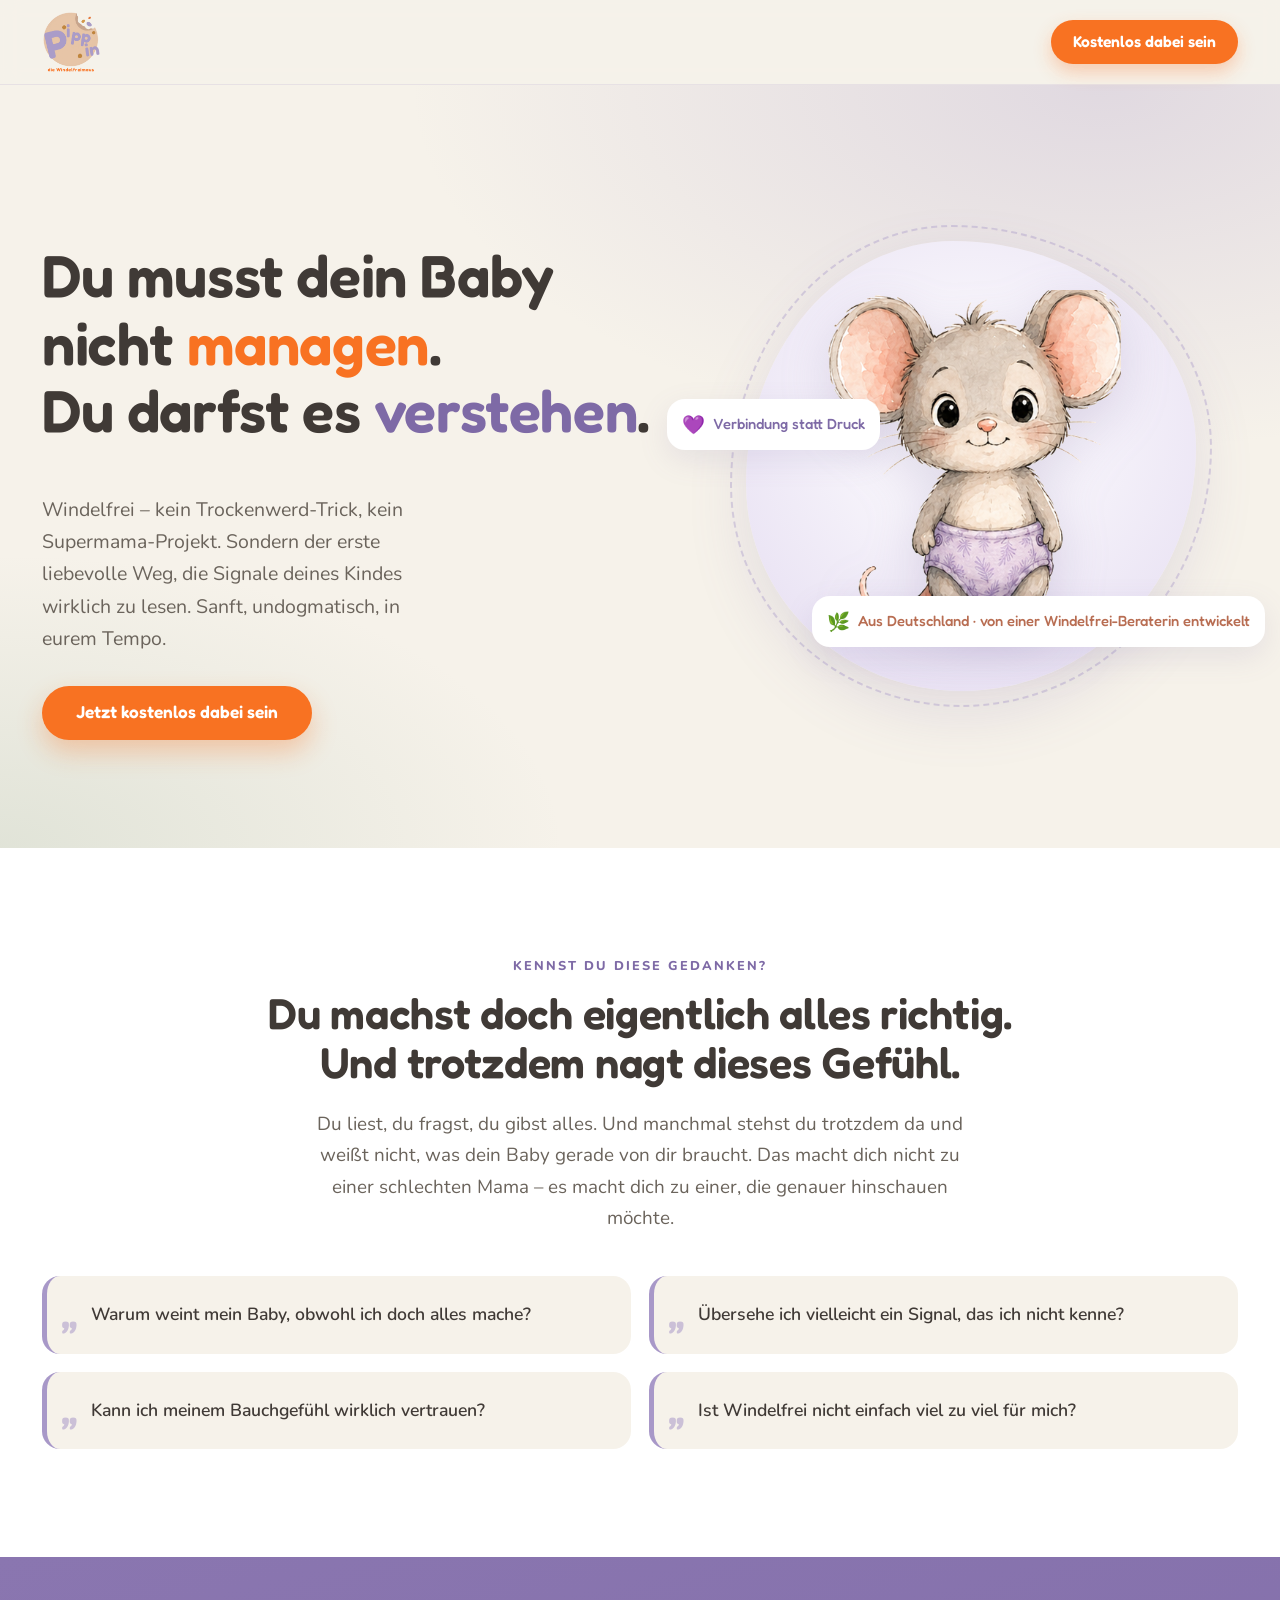
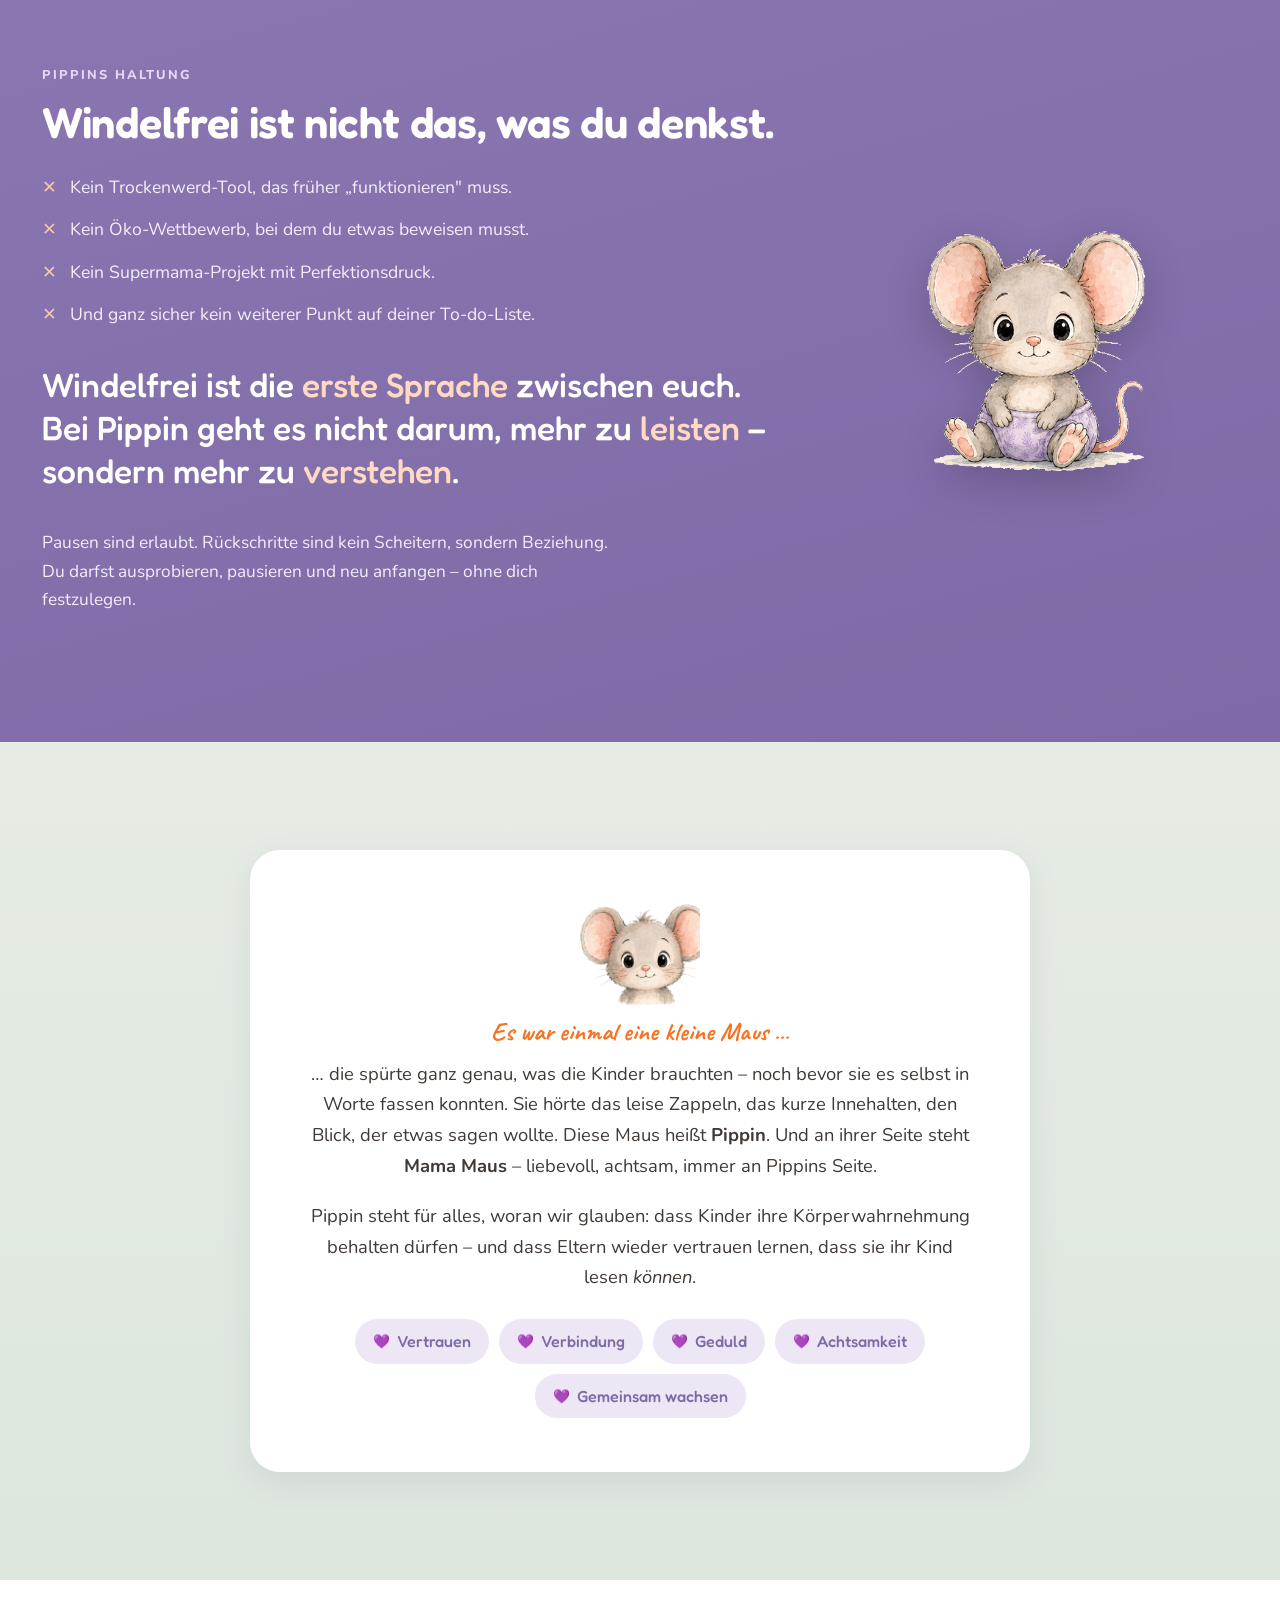
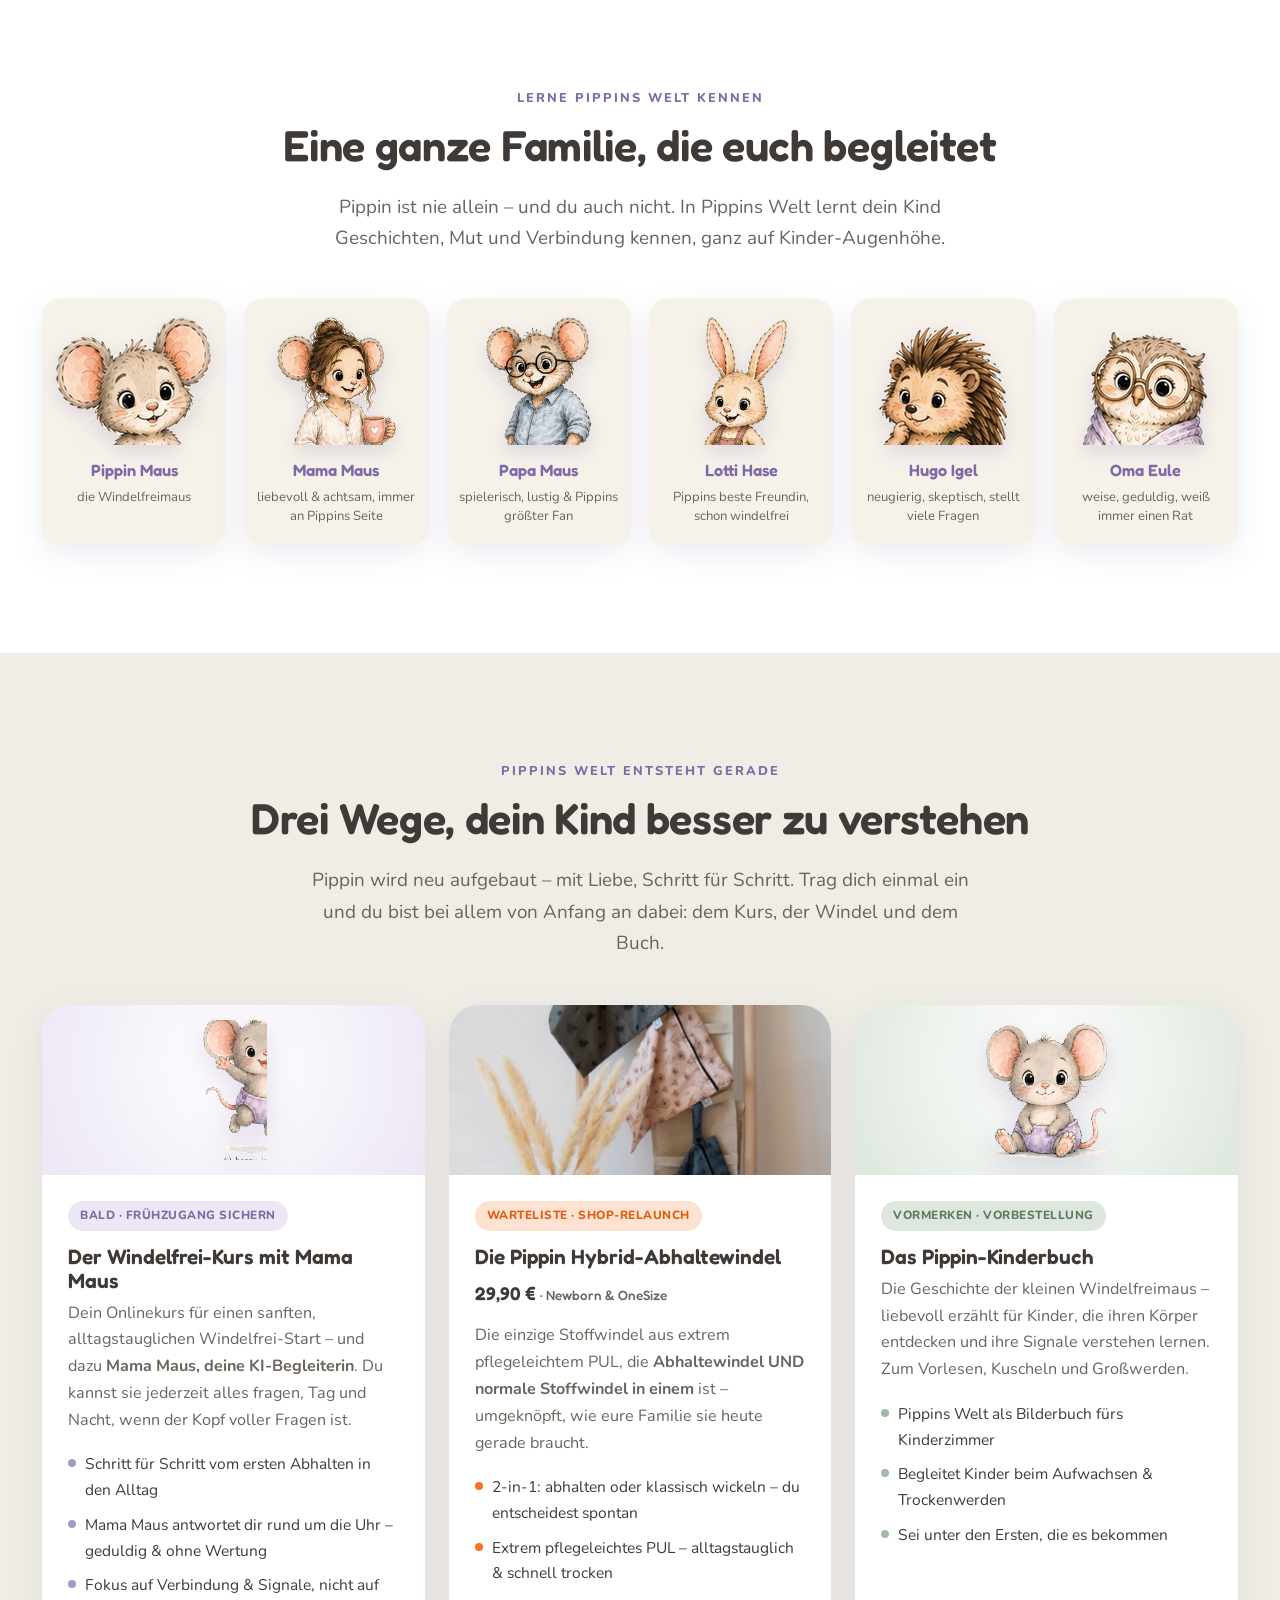
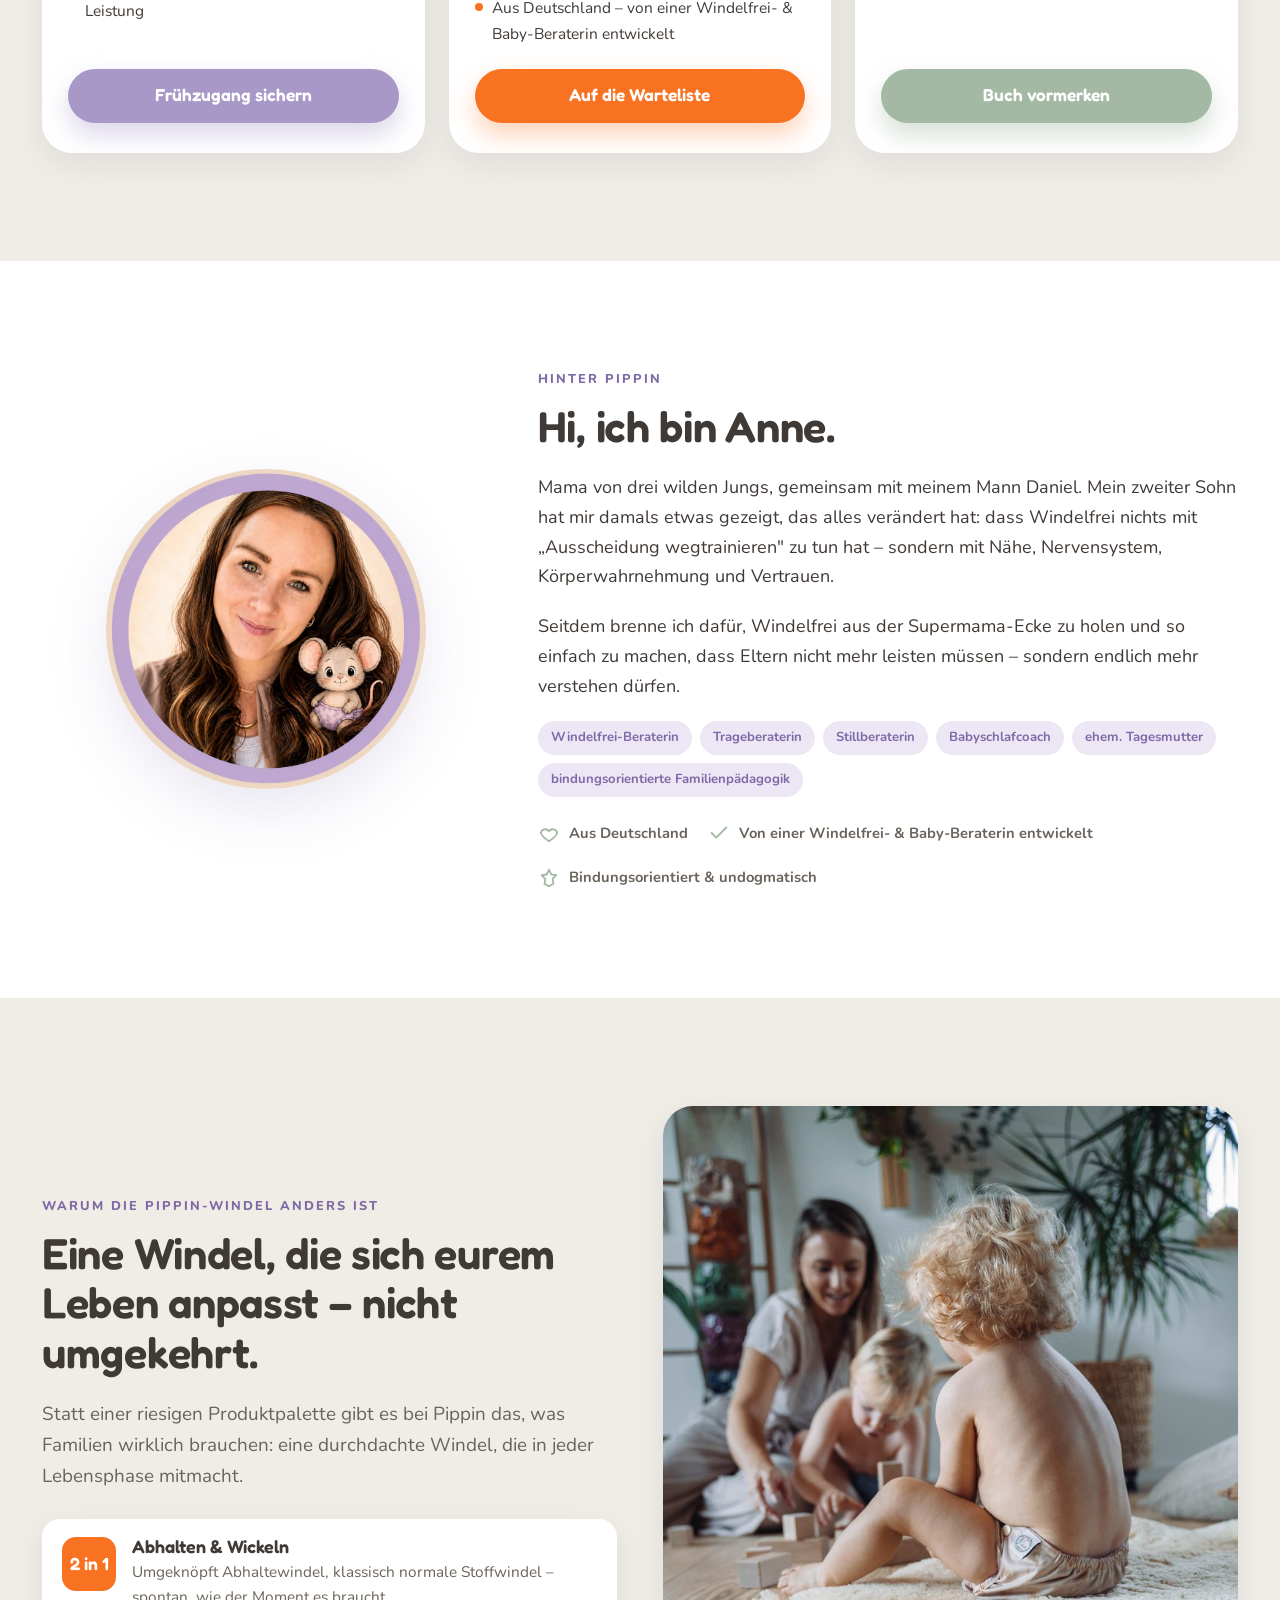
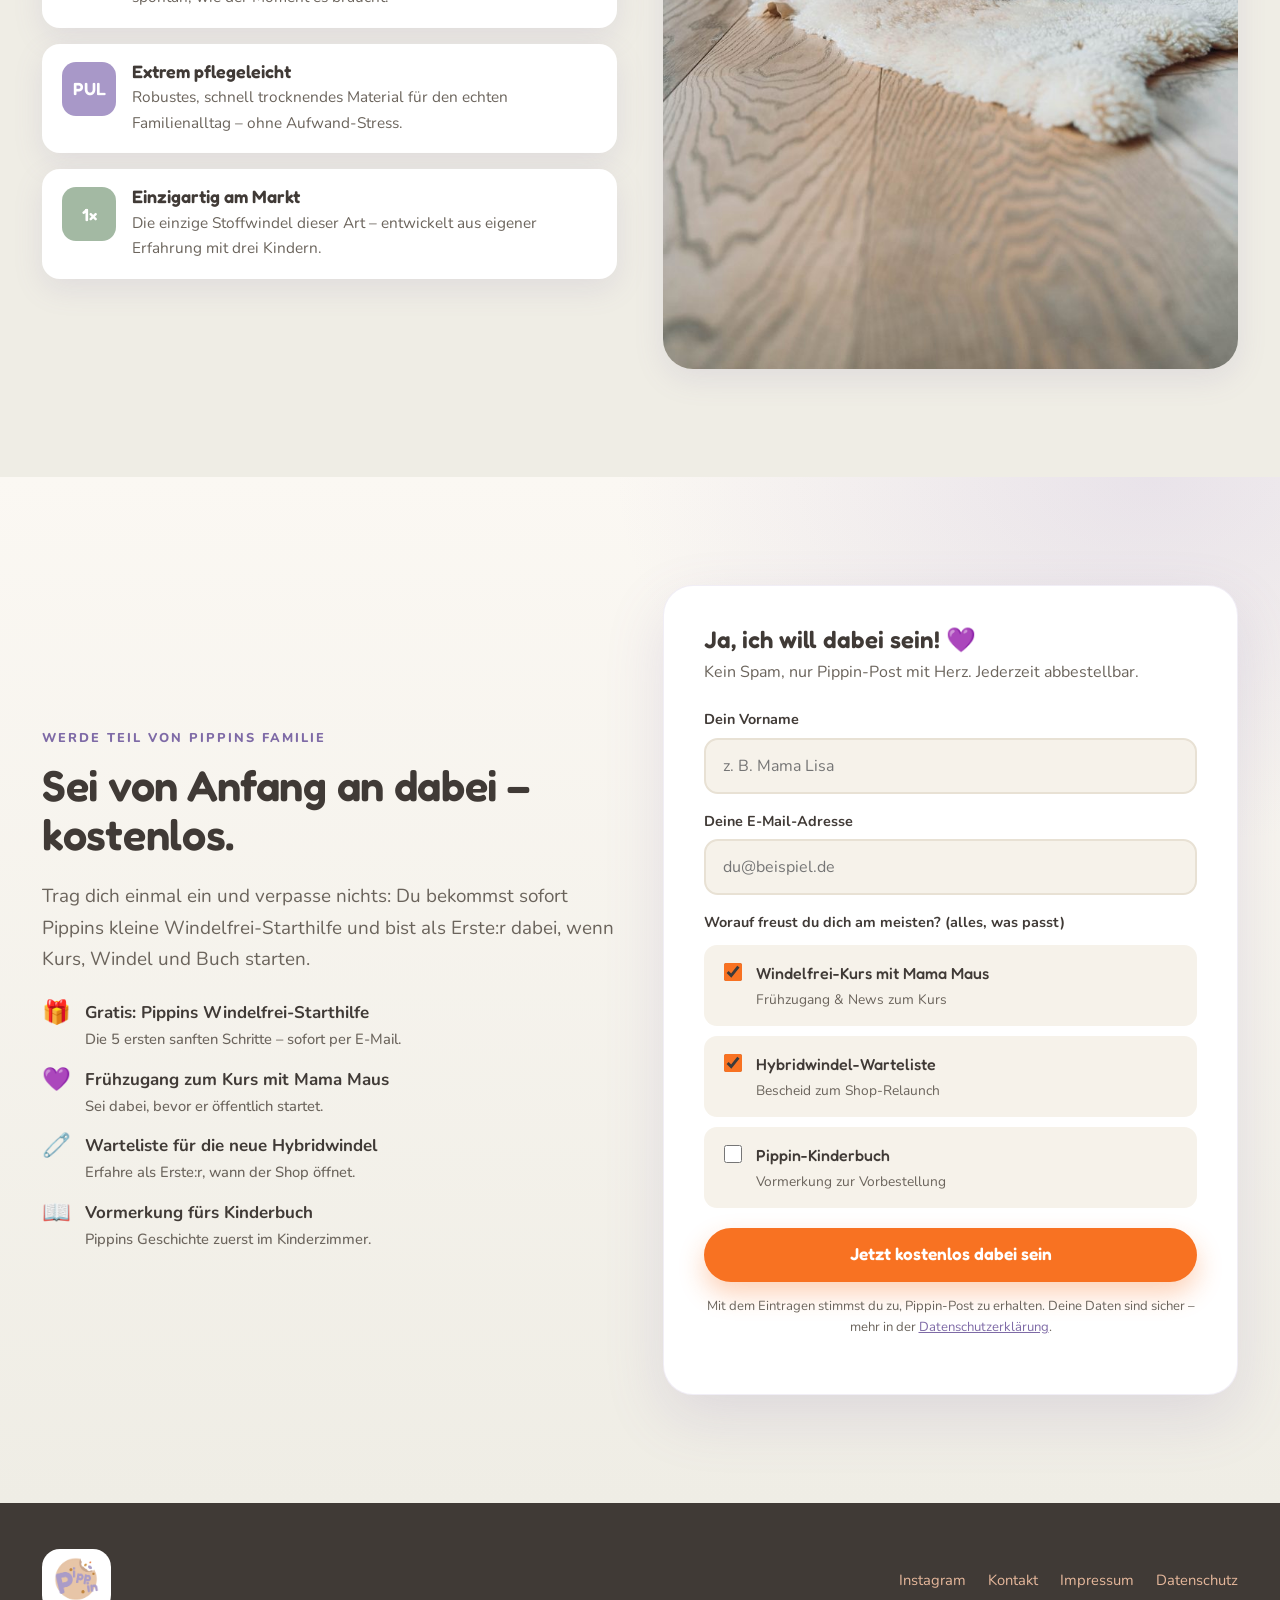
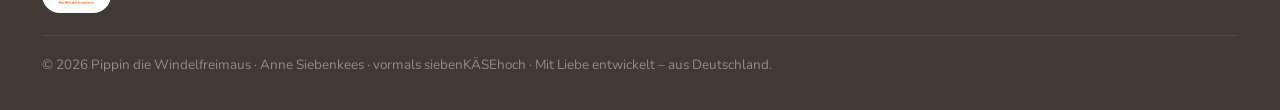
==== index.html @ 067defe7 "Update Pippin-Welt" ====
<!DOCTYPE html>
<html lang="de">
<head>
<meta charset="UTF-8" />
<meta name="viewport" content="width=device-width, initial-scale=1.0" />
<title>Pippin die Windelfreimaus – Dein Baby verstehen, nicht managen</title>
<meta name="description" content="Windelfrei als liebevoller Weg, dein Kind wirklich zu lesen. Sichere dir Pippins kostenlose Windelfrei-Starthilfe, den Frühzugang zum Kurs mit Mama Maus und die Warteliste für die neue Hybridwindel." />

<!--
  ============================================================
  HERO-HEADLINE — 3 VARIANTEN (eine live, zwei als Backup)
  ============================================================
  A: "Dein Baby spricht. Pippin hilft dir, zuzuhören."
  B (LIVE): "Du musst dein Baby nicht managen. Du darfst es verstehen."
  C: "Windelfrei ist kein Trockenwerd-Trick. Es ist eure erste Unterhaltung."
  Empfehlung: B live (Schmerz + Markenkern "verstehen statt leisten"),
  C als A/B-Kandidat fürs Reichweiten-Reel.

  DESIGN: 100% echtes Pippin-Brandkit — Logo (assets/logo-pippin.png),
  Aquarell-Maus-Posen, Charakterfamilie, Lavendel #a898c8 + Orange #f87222
  + Beige #efede5 + Sage #a3b9a3, Schriften Fredoka/Nunito.
  ============================================================
-->

<link rel="preconnect" href="https://fonts.googleapis.com" />
<link rel="preconnect" href="https://fonts.gstatic.com" crossorigin />
<link href="https://fonts.googleapis.com/css2?family=Fredoka:wght@400;500;600;700&family=Nunito:wght@400;500;600;700;800&family=Caveat:wght@600;700&display=swap" rel="stylesheet" />

<style>
  :root{
    --lavender:#a898c8;
    --lavender-deep:#7e6aa6;
    --lavender-soft:#ece6f5;
    --lavender-mid:#cdc0e2;
    --orange:#f87222;
    --orange-deep:#e25c10;
    --beige:#e7cba6;
    --sand:#efede5;
    --cream:#f6f2ea;
    --sage:#a3b9a3;
    --sage-soft:#dde7dd;
    --mint:#e6ece4;
    --terra:#b86d52;
    --ink:#403a36;
    --ink-soft:#6b645c;
    --white:#ffffff;
    --radius:30px;
    --radius-sm:18px;
    --shadow:0 22px 60px rgba(126,106,166,.16);
    --shadow-sm:0 10px 30px rgba(126,106,166,.13);
    --maxw:1240px;
  }
  *{box-sizing:border-box;}
  html{scroll-behavior:smooth;}
  body{
    margin:0;font-family:'Nunito',system-ui,sans-serif;color:var(--ink);
    background:var(--cream);line-height:1.66;font-size:18px;-webkit-font-smoothing:antialiased;
  }
  h1,h2,h3,.fred{font-family:'Fredoka',sans-serif;font-weight:600;line-height:1.14;color:var(--ink);}
  h1{font-size:clamp(2.15rem,5.6vw,3.7rem);letter-spacing:-.4px;}
  h2{font-size:clamp(1.75rem,4vw,2.7rem);letter-spacing:-.3px;margin:0 0 .5em;}
  h3{font-size:clamp(1.25rem,2.5vw,1.55rem);margin:0 0 .35em;}
  p{margin:0 0 1.1em;}
  a{color:var(--lavender-deep);}
  .script{font-family:'Caveat',cursive;font-weight:700;color:var(--orange);}
  .wrap{max-width:var(--maxw);margin:0 auto;padding:0 22px;}
  section{padding:clamp(58px,9vw,108px) 0;position:relative;overflow:hidden;}

  /* ---------- Buttons ---------- */
  .btn{
    display:inline-flex;align-items:center;justify-content:center;gap:.5em;
    background:var(--orange);color:#fff;text-decoration:none;
    font-family:'Fredoka',sans-serif;font-weight:600;font-size:1.08rem;
    padding:16px 34px;min-height:54px;border-radius:999px;border:none;cursor:pointer;
    box-shadow:0 12px 26px rgba(248,114,34,.32);
    transition:transform .15s ease,box-shadow .15s ease,background .15s ease;text-align:center;line-height:1.2;
  }
  .btn:hover{background:var(--orange-deep);transform:translateY(-2px);box-shadow:0 16px 32px rgba(248,114,34,.4);}
  .btn--lav{background:var(--lavender);box-shadow:0 12px 26px rgba(168,152,200,.4);}
  .btn--lav:hover{background:var(--lavender-deep);box-shadow:0 16px 32px rgba(126,106,166,.45);}
  .btn--ghost{background:#fff;color:var(--lavender-deep);box-shadow:var(--shadow-sm);border:2px solid var(--lavender-mid);padding:14px 30px;}
  .btn--ghost:hover{background:var(--lavender-soft);transform:translateY(-2px);}
  .btn--block{width:100%;}

  /* ---------- Header ---------- */
  header.site{position:sticky;top:0;z-index:60;background:rgba(246,242,234,.9);backdrop-filter:blur(10px);border-bottom:1px solid rgba(168,152,200,.18);}
  .site .wrap{display:flex;align-items:center;justify-content:space-between;padding:11px 22px;gap:14px;}
  .brand{display:flex;align-items:center;text-decoration:none;}
  .brand img{height:62px;width:auto;display:block;}
  header .btn{padding:11px 22px;min-height:44px;font-size:.98rem;box-shadow:0 8px 18px rgba(248,114,34,.3);}
  @media(max-width:520px){.brand img{height:46px;} header .btn{padding:10px 17px;font-size:.92rem;}}

  /* ---------- Hero ---------- */
  .hero{background:
      radial-gradient(90% 80% at 86% 0%, rgba(168,152,200,.28) 0%, rgba(168,152,200,0) 60%),
      radial-gradient(80% 70% at 0% 100%, rgba(163,185,163,.26) 0%, rgba(163,185,163,0) 55%),
      var(--cream);}
  .hero .wrap{display:grid;grid-template-columns:1.08fr .92fr;gap:36px;align-items:center;}
  .eyebrow{display:inline-flex;align-items:center;gap:8px;background:#fff;border:1px solid rgba(168,152,200,.3);
    color:var(--lavender-deep);font-weight:700;font-size:.86rem;letter-spacing:.3px;padding:7px 16px;border-radius:999px;margin-bottom:22px;box-shadow:var(--shadow-sm);}
  .eyebrow .dot{width:8px;height:8px;border-radius:50%;background:var(--orange);}
  .hero h1 .hl{color:var(--lavender-deep);}
  .hero h1 .hl2{color:var(--orange);}
  .hero p.lead{font-size:1.22rem;color:var(--ink-soft);max-width:34ch;margin-top:18px;}
  .hero-cta{display:flex;flex-wrap:wrap;gap:14px;margin-top:30px;align-items:center;}
  .bridge{margin-top:24px;font-size:.96rem;color:var(--ink-soft);display:flex;align-items:center;gap:9px;font-weight:600;}
  .bridge svg{width:20px;height:20px;flex:none;color:var(--lavender-deep);}
  .hero-art{position:relative;display:flex;justify-content:center;align-items:center;min-height:420px;}
  .hero-blob{position:absolute;width:min(450px,88vw);aspect-ratio:1;border-radius:46% 54% 52% 48%/54% 46% 54% 46%;
    background:radial-gradient(circle at 50% 40%, #fff 0%, var(--lavender-soft) 70%, #e3d9f0 100%);box-shadow:var(--shadow);}
  .hero-blob::after{content:"";position:absolute;inset:-16px;border-radius:inherit;border:2px dashed rgba(168,152,200,.4);}
  .hero-mouse{position:relative;width:min(300px,66vw);filter:drop-shadow(0 18px 24px rgba(126,106,166,.22));}
  .float-badge{position:absolute;background:#fff;border-radius:18px;box-shadow:var(--shadow-sm);padding:10px 15px;
    font-family:'Fredoka',sans-serif;font-weight:500;font-size:.92rem;display:flex;align-items:center;gap:8px;z-index:3;}
  .float-badge .em{font-size:1.15rem;}
  .fb-1{top:34%;left:-7%;color:var(--lavender-deep);}
  .fb-2{bottom:7%;right:-5%;color:var(--terra);}
  @media(max-width:880px){
    .hero .wrap{grid-template-columns:1fr;text-align:center;gap:20px;}
    .hero p.lead{margin-left:auto;margin-right:auto;}
    .hero-cta,.bridge{justify-content:center;}
    .hero-art{order:-1;min-height:340px;}
    .fb-1{left:2%;}.fb-2{right:2%;}
  }

  /* ---------- Helpers ---------- */
  .kicker{text-transform:uppercase;letter-spacing:2px;font-size:.8rem;font-weight:800;color:var(--lavender-deep);margin-bottom:12px;}
  .center{text-align:center;}.center .lead{max-width:60ch;margin-left:auto;margin-right:auto;}
  .lead{font-size:1.18rem;color:var(--ink-soft);}
  .bg-white{background:var(--white);}
  .bg-sand{background:var(--sand);}
  .bg-sage{background:linear-gradient(180deg,var(--mint),var(--sage-soft));}
  .bg-lav{background:linear-gradient(165deg,#8a76b0,var(--lavender-deep));color:#f3eefb;}
  .bg-lav h2,.bg-lav h3{color:#fff;}.bg-lav .kicker{color:#e4d8f6;}

  /* ---------- Voices ---------- */
  .voices{display:grid;grid-template-columns:repeat(2,1fr);gap:18px;margin-top:42px;text-align:left;}
  .voice{background:var(--cream);border-radius:var(--radius-sm);padding:24px 26px 24px 44px;font-size:1.1rem;font-weight:600;color:var(--ink);position:relative;border-left:5px solid var(--lavender);}
  .voice::before{content:"„";font-family:'Fredoka';font-size:2.6rem;color:var(--lavender);position:absolute;top:2px;left:14px;opacity:.55;}
  @media(max-width:680px){.voices{grid-template-columns:1fr;}}

  /* ---------- Reframe ---------- */
  .reframe-grid{display:grid;grid-template-columns:1.3fr .7fr;gap:40px;align-items:center;}
  .reframe-list{display:grid;gap:13px;margin:26px 0 0;padding:0;list-style:none;max-width:54ch;}
  .reframe-list li{display:flex;gap:13px;align-items:flex-start;font-size:1.1rem;}
  .reframe-list .x{color:#f3c7a8;font-weight:800;flex:none;}
  .reframe-big{font-family:'Fredoka';font-weight:500;font-size:clamp(1.45rem,3.4vw,2.1rem);line-height:1.28;margin-top:34px;color:#fff;}
  .reframe-big em{font-style:normal;color:#ffd9c4;}
  .reframe-art{display:flex;justify-content:center;}
  .reframe-art img{width:min(230px,60vw);filter:drop-shadow(0 14px 20px rgba(0,0,0,.18));}
  @media(max-width:820px){.reframe-grid{grid-template-columns:1fr;}.reframe-art{order:-1;}}

  /* ---------- Story ---------- */
  .story-card{background:#fff;border-radius:var(--radius);padding:clamp(28px,5vw,54px);box-shadow:var(--shadow-sm);max-width:780px;margin:0 auto;text-align:center;}
  .story-card img.mface{width:120px;margin:0 auto 6px;display:block;}
  .story-card p{font-size:1.15rem;}
  .values{display:flex;flex-wrap:wrap;justify-content:center;gap:10px;margin-top:26px;}
  .values .v{background:var(--lavender-soft);color:var(--lavender-deep);font-family:'Fredoka';font-weight:500;font-size:1rem;padding:9px 18px;border-radius:999px;display:flex;align-items:center;gap:7px;}
  .values .v::before{content:"💜";font-size:.85rem;}

  /* ---------- Characters ---------- */
  .fam-grid{display:grid;grid-template-columns:repeat(6,1fr);gap:18px;margin-top:44px;}
  .fam-card{background:var(--cream);border-radius:var(--radius-sm);padding:18px 12px 20px;text-align:center;box-shadow:var(--shadow-sm);transition:transform .18s ease;}
  .fam-card:hover{transform:translateY(-4px);}
  .fam-card .imgwrap{height:128px;display:flex;align-items:flex-end;justify-content:center;margin-bottom:12px;}
  .fam-card img{max-height:128px;max-width:100%;width:auto;filter:drop-shadow(0 7px 9px rgba(126,106,166,.2));}
  .fam-card b{font-family:'Fredoka';font-weight:600;color:var(--lavender-deep);display:block;font-size:1.02rem;}
  .fam-card small{color:var(--ink-soft);font-size:.82rem;line-height:1.42;display:block;margin-top:4px;}
  @media(max-width:880px){.fam-grid{grid-template-columns:repeat(3,1fr);gap:16px;}}
  @media(max-width:560px){.fam-grid{grid-template-columns:repeat(2,1fr);}}

  /* ---------- Offerings ---------- */
  .cards{display:grid;grid-template-columns:repeat(3,1fr);gap:24px;margin-top:46px;text-align:left;}
  .card{background:#fff;border-radius:var(--radius);box-shadow:var(--shadow-sm);display:flex;flex-direction:column;overflow:hidden;transition:transform .18s ease,box-shadow .18s ease;}
  .card:hover{transform:translateY(-5px);box-shadow:var(--shadow);}
  .card-top{position:relative;height:170px;display:flex;align-items:center;justify-content:center;overflow:hidden;}
  .card-top img.photo{width:100%;height:100%;object-fit:cover;}
  .card-top.c-lav{background:radial-gradient(circle at 50% 35%,#fff,var(--lavender-soft));}
  .card-top.c-sage{background:radial-gradient(circle at 50% 35%,#fff,var(--sage-soft));}
  .card-top img.mouse{height:140px;width:auto;filter:drop-shadow(0 10px 14px rgba(126,106,166,.22));}
  .card-body{padding:26px 26px 30px;display:flex;flex-direction:column;flex:1;}
  .tag{align-self:flex-start;font-size:.74rem;font-weight:800;letter-spacing:.5px;text-transform:uppercase;background:var(--lavender-soft);color:var(--lavender-deep);padding:5px 12px;border-radius:999px;margin-bottom:14px;}
  .card.c2 .tag{background:#fde2d2;color:var(--orange-deep);}
  .card.c3 .tag{background:var(--sage-soft);color:#5f7b5f;}
  .card h3{font-size:1.3rem;}
  .card p{font-size:1.01rem;color:var(--ink-soft);}
  .card .price{font-family:'Fredoka';font-weight:600;color:var(--ink);font-size:1.15rem;margin:2px 0 14px;}
  .card .price small{font-weight:500;color:var(--ink-soft);font-size:.84rem;}
  .card ul{list-style:none;padding:0;margin:0 0 22px;display:grid;gap:9px;}
  .card ul li{display:flex;gap:9px;font-size:.97rem;align-items:flex-start;}
  .card ul li::before{content:"";width:8px;height:8px;border-radius:50%;background:var(--lavender);margin-top:8px;flex:none;}
  .card.c2 ul li::before{background:var(--orange);}
  .card.c3 ul li::before{background:var(--sage);}
  .card .card-cta{margin-top:auto;}
  @media(max-width:880px){.cards{grid-template-columns:1fr;max-width:440px;margin-left:auto;margin-right:auto;}}

  /* ---------- About ---------- */
  .about{display:grid;grid-template-columns:.78fr 1.22fr;gap:48px;align-items:center;}
  .about-photo{display:flex;justify-content:center;}
  .about-photo img{width:min(320px,76vw);border-radius:50%;box-shadow:var(--shadow);}
  .creds{display:flex;flex-wrap:wrap;gap:8px;margin:18px 0 8px;}
  .chip{background:var(--lavender-soft);color:var(--lavender-deep);font-weight:700;font-size:.82rem;padding:6px 13px;border-radius:999px;}
  .trust-row{display:flex;flex-wrap:wrap;gap:20px;margin-top:24px;}
  .trust-row div{display:flex;align-items:center;gap:9px;font-weight:700;font-size:.92rem;color:var(--ink-soft);}
  .trust-row svg{width:22px;height:22px;color:var(--sage);flex:none;}
  @media(max-width:820px){.about{grid-template-columns:1fr;text-align:center;}.about-photo{order:-1;}.creds,.trust-row{justify-content:center;}}

  /* ---------- Windel USP ---------- */
  .windel{display:grid;grid-template-columns:1fr 1fr;gap:46px;align-items:center;}
  .windel-photo img{width:100%;border-radius:var(--radius);box-shadow:var(--shadow-sm);display:block;}
  .usp-list{display:grid;gap:16px;margin-top:26px;}
  .usp-list .u{display:flex;gap:16px;align-items:flex-start;background:#fff;border-radius:var(--radius-sm);padding:18px 20px;box-shadow:var(--shadow-sm);}
  .usp-list .u .badge{font-family:'Fredoka';font-weight:600;font-size:1.1rem;color:#fff;background:var(--orange);min-width:54px;height:54px;border-radius:14px;display:flex;align-items:center;justify-content:center;flex:none;text-align:center;line-height:1.1;}
  .usp-list .u:nth-child(2) .badge{background:var(--lavender);}
  .usp-list .u:nth-child(3) .badge{background:var(--sage);}
  .usp-list .u h3{font-size:1.12rem;margin-bottom:2px;}
  .usp-list .u p{font-size:.96rem;color:var(--ink-soft);margin:0;}
  @media(max-width:820px){.windel{grid-template-columns:1fr;}.windel-photo{order:-1;}}

  /* ---------- Signup ---------- */
  .signup{background:
      radial-gradient(70% 60% at 90% 0%,rgba(168,152,200,.22),transparent 60%),
      linear-gradient(180deg,#fbf8f3,var(--sand));}
  .signup-grid{display:grid;grid-template-columns:1fr 1fr;gap:46px;align-items:center;}
  .gift-list{list-style:none;padding:0;margin:24px 0 0;display:grid;gap:14px;}
  .gift-list li{display:flex;gap:14px;align-items:flex-start;font-size:1.06rem;font-weight:600;}
  .gift-list .g-ico{font-size:1.45rem;flex:none;line-height:1.2;}
  .gift-list small{display:block;font-weight:500;color:var(--ink-soft);font-size:.92rem;}
  .form-card{background:#fff;border-radius:var(--radius);padding:clamp(26px,4vw,40px);box-shadow:var(--shadow);border:1px solid rgba(168,152,200,.16);}
  .form-card h3{font-size:1.5rem;margin-bottom:6px;}
  .form-card .sub{color:var(--ink-soft);margin-bottom:22px;font-size:1rem;}
  .field{margin-bottom:16px;}
  .field label{display:block;font-weight:700;font-size:.9rem;margin-bottom:6px;color:var(--ink);}
  .field input{width:100%;padding:15px 17px;border-radius:14px;border:2px solid #e8e1d4;font-family:'Nunito';font-size:1rem;background:var(--cream);transition:border .15s,background .15s;}
  .field input:focus{outline:none;border-color:var(--lavender);background:#fff;}
  .checks{display:grid;gap:10px;margin:6px 0 20px;}
  .checks span.lbl{font-weight:700;font-size:.9rem;color:var(--ink);}
  .check{display:flex;gap:11px;align-items:flex-start;background:var(--cream);border-radius:13px;padding:12px 14px;cursor:pointer;border:2px solid transparent;transition:border .15s;}
  .check:hover{border-color:var(--lavender-mid);}
  .check input{margin-top:4px;width:18px;height:18px;accent-color:var(--orange);flex:none;}
  .check b{font-family:'Fredoka';font-weight:500;font-size:1rem;}
  .check small{display:block;color:var(--ink-soft);font-size:.86rem;}
  .privacy{font-size:.82rem;color:var(--ink-soft);margin-top:14px;text-align:center;}
  .form-success{display:none;text-align:center;padding:14px 0;}
  .form-success.show{display:block;}
  .form-success img{width:130px;margin:0 auto 8px;display:block;}
  .form-success h3{color:var(--orange);}
  @media(max-width:820px){.signup-grid{grid-template-columns:1fr;gap:34px;}}

  /* ---------- Footer ---------- */
  footer{background:var(--ink);color:#cfc7be;padding:46px 0 34px;font-size:.92rem;}
  footer .wrap{display:flex;flex-wrap:wrap;justify-content:space-between;gap:22px;align-items:center;}
  footer img.flogo{height:64px;width:auto;background:#fff;border-radius:18px;padding:8px 12px;}
  footer a{color:#e6b89c;text-decoration:none;}
  footer .links{display:flex;gap:22px;flex-wrap:wrap;}
  footer .copy{width:100%;border-top:1px solid #514b44;padding-top:18px;color:#938c83;font-size:.84rem;}

  .reveal{opacity:0;transform:translateY(22px);transition:opacity .6s ease,transform .6s ease;}
  .reveal.in{opacity:1;transform:none;}
  @media(prefers-reduced-motion:reduce){.reveal{opacity:1;transform:none;transition:none;}html{scroll-behavior:auto;}}
</style>
</head>
<body>

<!-- ============ HEADER ============ -->
<header class="site">
  <div class="wrap">
    <a class="brand" href="#top" aria-label="Pippin die Windelfreimaus – Startseite">
      <img src="assets/logo-pippin.png" alt="Pippin die Windelfreimaus" />
    </a>
    <a class="btn" href="#dabei">Kostenlos dabei sein</a>
  </div>
</header>
<a id="top"></a>

<!-- ============ HERO ============ -->
<section class="hero">
  <div class="wrap">
    <div class="hero-copy reveal">
      <!-- LIVE = Variante B -->
      <h1>Du musst dein Baby nicht <span class="hl2">managen</span>.<br/>Du darfst es <span class="hl">verstehen</span>.</h1>
      <p class="lead">Windelfrei – kein Trockenwerd-Trick, kein Supermama-Projekt. Sondern der erste liebevolle Weg, die Signale deines Kindes wirklich zu lesen. Sanft, undogmatisch, in eurem Tempo.</p>
      <div class="hero-cta">
        <a class="btn" href="#dabei">Jetzt kostenlos dabei sein</a>
      </div>
    </div>
    <div class="hero-art reveal">
      <div class="hero-blob"></div>
      <img class="hero-mouse" src="assets/pippin-front.png" alt="Pippin die Windelfreimaus" />
      <div class="float-badge fb-1"><span class="em">💜</span> Verbindung statt Druck</div>
      <div class="float-badge fb-2"><span class="em">🌿</span> Aus Deutschland · von einer Windelfrei-Beraterin entwickelt</div>
    </div>
  </div>
</section>

<!-- ============ INNERE STIMMEN ============ -->
<section class="bg-white">
  <div class="wrap center">
    <p class="kicker reveal">Kennst du diese Gedanken?</p>
    <h2 class="reveal">Du machst doch eigentlich alles richtig.<br/>Und trotzdem nagt dieses Gefühl.</h2>
    <p class="lead reveal">Du liest, du fragst, du gibst alles. Und manchmal stehst du trotzdem da und weißt nicht, was dein Baby gerade von dir braucht. Das macht dich nicht zu einer schlechten Mama – es macht dich zu einer, die genauer hinschauen möchte.</p>
    <div class="voices">
      <div class="voice reveal">Warum weint mein Baby, obwohl ich doch alles mache?</div>
      <div class="voice reveal">Übersehe ich vielleicht ein Signal, das ich nicht kenne?</div>
      <div class="voice reveal">Kann ich meinem Bauchgefühl wirklich vertrauen?</div>
      <div class="voice reveal">Ist Windelfrei nicht einfach viel zu viel für mich?</div>
    </div>
  </div>
</section>

<!-- ============ REFRAME (Haltung) ============ -->
<section class="bg-lav">
  <div class="wrap reframe-grid">
    <div class="reveal">
      <p class="kicker">Pippins Haltung</p>
      <h2>Windelfrei ist nicht das, was du denkst.</h2>
      <ul class="reframe-list">
        <li><span class="x">✕</span> Kein Trockenwerd-Tool, das früher „funktionieren" muss.</li>
        <li><span class="x">✕</span> Kein Öko-Wettbewerb, bei dem du etwas beweisen musst.</li>
        <li><span class="x">✕</span> Kein Supermama-Projekt mit Perfektionsdruck.</li>
        <li><span class="x">✕</span> Und ganz sicher kein weiterer Punkt auf deiner To-do-Liste.</li>
      </ul>
      <p class="reframe-big">Windelfrei ist die <em>erste Sprache</em> zwischen euch.<br/>Bei Pippin geht es nicht darum, mehr zu <em>leisten</em> –<br/>sondern mehr zu <em>verstehen</em>.</p>
      <p style="margin-top:24px;font-size:1.08rem;max-width:58ch;">Pausen sind erlaubt. Rückschritte sind kein Scheitern, sondern Beziehung. Du darfst ausprobieren, pausieren und neu anfangen – ohne dich festzulegen.</p>
    </div>
    <div class="reframe-art reveal">
      <img src="assets/pippin-sit.png" alt="Pippin sitzt" />
    </div>
  </div>
</section>

<!-- ============ PIPPIN-STORY ============ -->
<section class="bg-sage">
  <div class="wrap">
    <div class="story-card reveal">
      <img class="mface" src="assets/pippin-face.png" alt="Pippin" />
      <p class="script" style="font-size:1.6rem;margin-bottom:.2em;">Es war einmal eine kleine Maus …</p>
      <p>… die spürte ganz genau, was die Kinder brauchten – noch bevor sie es selbst in Worte fassen konnten. Sie hörte das leise Zappeln, das kurze Innehalten, den Blick, der etwas sagen wollte. Diese Maus heißt <strong>Pippin</strong>. Und an ihrer Seite steht <strong>Mama Maus</strong> – liebevoll, achtsam, immer an Pippins Seite.</p>
      <p style="margin-bottom:0;">Pippin steht für alles, woran wir glauben: dass Kinder ihre Körperwahrnehmung behalten dürfen – und dass Eltern wieder vertrauen lernen, dass sie ihr Kind lesen <em>können</em>.</p>
      <div class="values">
        <span class="v">Vertrauen</span><span class="v">Verbindung</span><span class="v">Geduld</span><span class="v">Achtsamkeit</span><span class="v">Gemeinsam wachsen</span>
      </div>
    </div>
  </div>
</section>

<!-- ============ CHARAKTERFAMILIE ============ -->
<section class="bg-white">
  <div class="wrap center">
    <p class="kicker reveal">Lerne Pippins Welt kennen</p>
    <h2 class="reveal">Eine ganze Familie, die euch begleitet</h2>
    <p class="lead reveal">Pippin ist nie allein – und du auch nicht. In Pippins Welt lernt dein Kind Geschichten, Mut und Verbindung kennen, ganz auf Kinder-Augenhöhe.</p>
    <div class="fam-grid reveal">
      <div class="fam-card"><div class="imgwrap"><img src="assets/char-pippin.png" alt="Pippin Maus" /></div><b>Pippin Maus</b><small>die Windelfreimaus</small></div>
      <div class="fam-card"><div class="imgwrap"><img src="assets/char-mama.png" alt="Mama Maus" /></div><b>Mama Maus</b><small>liebevoll &amp; achtsam, immer an Pippins Seite</small></div>
      <div class="fam-card"><div class="imgwrap"><img src="assets/char-papa.png" alt="Papa Maus" /></div><b>Papa Maus</b><small>spielerisch, lustig &amp; Pippins größter Fan</small></div>
      <div class="fam-card"><div class="imgwrap"><img src="assets/char-lotti.png" alt="Lotti Hase" /></div><b>Lotti Hase</b><small>Pippins beste Freundin, schon windelfrei</small></div>
      <div class="fam-card"><div class="imgwrap"><img src="assets/char-hugo.png" alt="Hugo Igel" /></div><b>Hugo Igel</b><small>neugierig, skeptisch, stellt viele Fragen</small></div>
      <div class="fam-card"><div class="imgwrap"><img src="assets/char-oma.png" alt="Oma Eule" /></div><b>Oma Eule</b><small>weise, geduldig, weiß immer einen Rat</small></div>
    </div>
  </div>
</section>

<!-- ============ PIPPINS WELT (3 Angebote) ============ -->
<section id="welt" class="bg-sand">
  <div class="wrap center">
    <p class="kicker reveal">Pippins Welt entsteht gerade</p>
    <h2 class="reveal">Drei Wege, dein Kind besser zu verstehen</h2>
    <p class="lead reveal">Pippin wird neu aufgebaut – mit Liebe, Schritt für Schritt. Trag dich einmal ein und du bist bei allem von Anfang an dabei: dem Kurs, der Windel und dem Buch.</p>
    <div class="cards">
      <!-- Kurs -->
      <div class="card c1 reveal">
        <div class="card-top c-lav"><img class="mouse" src="assets/pippin-jump.png" alt="Pippin hüpft vor Freude" /></div>
        <div class="card-body">
          <span class="tag">Bald · Frühzugang sichern</span>
          <h3>Der Windelfrei-Kurs mit Mama Maus</h3>
          <p>Dein Onlinekurs für einen sanften, alltagstauglichen Windelfrei-Start – und dazu <strong>Mama Maus, deine KI-Begleiterin</strong>. Du kannst sie jederzeit alles fragen, Tag und Nacht, wenn der Kopf voller Fragen ist.</p>
          <ul>
            <li>Schritt für Schritt vom ersten Abhalten in den Alltag</li>
            <li>Mama Maus antwortet dir rund um die Uhr – geduldig &amp; ohne Wertung</li>
            <li>Fokus auf Verbindung &amp; Signale, nicht auf Leistung</li>
          </ul>
          <a class="btn btn--lav btn--block card-cta" href="#dabei">Frühzugang sichern</a>
        </div>
      </div>
      <!-- Windel -->
      <div class="card c2 reveal">
        <div class="card-top"><img class="photo" src="assets/foto-windeln.jpg" alt="Pippin Stoffwindeln" /></div>
        <div class="card-body">
          <span class="tag">Warteliste · Shop-Relaunch</span>
          <h3>Die Pippin Hybrid-Abhaltewindel</h3>
          <div class="price">29,90 € <small>· Newborn &amp; OneSize</small></div>
          <p>Die einzige Stoffwindel aus extrem pflegeleichtem PUL, die <strong>Abhaltewindel UND normale Stoffwindel in einem</strong> ist – umgeknöpft, wie eure Familie sie heute gerade braucht.</p>
          <ul>
            <li>2-in-1: abhalten oder klassisch wickeln – du entscheidest spontan</li>
            <li>Extrem pflegeleichtes PUL – alltagstauglich &amp; schnell trocken</li>
            <li>Aus Deutschland – von einer Windelfrei- &amp; Baby-Beraterin entwickelt</li>
          </ul>
          <a class="btn btn--block card-cta" href="#dabei">Auf die Warteliste</a>
        </div>
      </div>
      <!-- Buch -->
      <div class="card c3 reveal">
        <div class="card-top c-sage"><img class="mouse" src="assets/pippin-sit.png" alt="Pippin sitzt" /></div>
        <div class="card-body">
          <span class="tag">Vormerken · Vorbestellung</span>
          <h3>Das Pippin-Kinderbuch</h3>
          <p>Die Geschichte der kleinen Windelfreimaus – liebevoll erzählt für Kinder, die ihren Körper entdecken und ihre Signale verstehen lernen. Zum Vorlesen, Kuscheln und Großwerden.</p>
          <ul>
            <li>Pippins Welt als Bilderbuch fürs Kinderzimmer</li>
            <li>Begleitet Kinder beim Aufwachsen &amp; Trockenwerden</li>
            <li>Sei unter den Ersten, die es bekommen</li>
          </ul>
          <a class="btn btn--block card-cta" style="background:var(--sage);box-shadow:0 12px 26px rgba(163,185,163,.45);" href="#dabei">Buch vormerken</a>
        </div>
      </div>
    </div>
  </div>
</section>

<!-- ============ ÜBER ANNE ============ -->
<section class="bg-white">
  <div class="wrap about">
    <div class="about-photo reveal"><img src="assets/anne.jpg" alt="Anne, Gründerin von Pippin die Windelfreimaus" /></div>
    <div class="reveal">
      <p class="kicker">Hinter Pippin</p>
      <h2>Hi, ich bin Anne.</h2>
      <p>Mama von drei wilden Jungs, gemeinsam mit meinem Mann Daniel. Mein zweiter Sohn hat mir damals etwas gezeigt, das alles verändert hat: dass Windelfrei nichts mit „Ausscheidung wegtrainieren" zu tun hat – sondern mit Nähe, Nervensystem, Körperwahrnehmung und Vertrauen.</p>
      <p>Seitdem brenne ich dafür, Windelfrei aus der Supermama-Ecke zu holen und so einfach zu machen, dass Eltern nicht mehr leisten müssen – sondern endlich mehr verstehen dürfen.</p>
      <div class="creds">
        <span class="chip">Windelfrei-Beraterin</span>
        <span class="chip">Trageberaterin</span>
        <span class="chip">Stillberaterin</span>
        <span class="chip">Babyschlafcoach</span>
        <span class="chip">ehem. Tagesmutter</span>
        <span class="chip">bindungsorientierte Familienpädagogik</span>
      </div>
      <div class="trust-row">
        <div><svg viewBox="0 0 24 24" fill="none" stroke="currentColor" stroke-width="2"><path d="M12 21s-7-4.5-9-9a5 5 0 0 1 9-2 5 5 0 0 1 9 2c-2 4.5-9 9-9 9Z" stroke-linejoin="round"/></svg> Aus Deutschland</div>
        <div><svg viewBox="0 0 24 24" fill="none" stroke="currentColor" stroke-width="2"><path d="M20 6 9 17l-5-5" stroke-linecap="round" stroke-linejoin="round"/></svg> Von einer Windelfrei- &amp; Baby-Beraterin entwickelt</div>
        <div><svg viewBox="0 0 24 24" fill="none" stroke="currentColor" stroke-width="2"><path d="M12 3l2.5 5 5.5.8-4 3.9.9 5.5L12 21l-4.9-2.6.9-5.5-4-3.9 5.5-.8L12 3Z" stroke-linejoin="round"/></svg> Bindungsorientiert &amp; undogmatisch</div>
      </div>
    </div>
  </div>
</section>

<!-- ============ WARUM DIE WINDEL ANDERS IST ============ -->
<section class="bg-sand">
  <div class="wrap windel">
    <div class="reveal">
      <p class="kicker">Warum die Pippin-Windel anders ist</p>
      <h2>Eine Windel, die sich eurem Leben anpasst – nicht umgekehrt.</h2>
      <p class="lead">Statt einer riesigen Produktpalette gibt es bei Pippin das, was Familien wirklich brauchen: eine durchdachte Windel, die in jeder Lebensphase mitmacht.</p>
      <div class="usp-list">
        <div class="u"><span class="badge">2&nbsp;in&nbsp;1</span><div><h3>Abhalten &amp; Wickeln</h3><p>Umgeknöpft Abhaltewindel, klassisch normale Stoffwindel – spontan, wie der Moment es braucht.</p></div></div>
        <div class="u"><span class="badge">PUL</span><div><h3>Extrem pflegeleicht</h3><p>Robustes, schnell trocknendes Material für den echten Familienalltag – ohne Aufwand-Stress.</p></div></div>
        <div class="u"><span class="badge">1×</span><div><h3>Einzigartig am Markt</h3><p>Die einzige Stoffwindel dieser Art – entwickelt aus eigener Erfahrung mit drei Kindern.</p></div></div>
      </div>
    </div>
    <div class="windel-photo reveal"><img src="assets/foto-mama-kind.jpg" alt="Mama mit Kindern im Alltag" /></div>
  </div>
</section>

<!-- ============ SIGNUP / FREEBIE ============ -->
<section id="dabei" class="signup">
  <div class="wrap">
    <div class="signup-grid">
      <div class="reveal">
        <p class="kicker">Werde Teil von Pippins Familie</p>
        <h2>Sei von Anfang an dabei – kostenlos.</h2>
        <p class="lead">Trag dich einmal ein und verpasse nichts: Du bekommst sofort Pippins kleine Windelfrei-Starthilfe und bist als Erste:r dabei, wenn Kurs, Windel und Buch starten.</p>
        <ul class="gift-list">
          <li><span class="g-ico">🎁</span><div><strong>Gratis: Pippins Windelfrei-Starthilfe</strong><small>Die 5 ersten sanften Schritte – sofort per E-Mail.</small></div></li>
          <li><span class="g-ico">💜</span><div><strong>Frühzugang zum Kurs mit Mama Maus</strong><small>Sei dabei, bevor er öffentlich startet.</small></div></li>
          <li><span class="g-ico">🧷</span><div><strong>Warteliste für die neue Hybridwindel</strong><small>Erfahre als Erste:r, wann der Shop öffnet.</small></div></li>
          <li><span class="g-ico">📖</span><div><strong>Vormerkung fürs Kinderbuch</strong><small>Pippins Geschichte zuerst im Kinderzimmer.</small></div></li>
        </ul>
      </div>
      <div class="form-card reveal">
        <!--
          ====================================================================
          BREVO-ANBINDUNG (siehe email-setup/BREVO-ANLEITUNG.md)
          So wird aus dem Formular ein echtes Brevo-Formular – 2 Schritte:
          1) action="…" unten: die URL deines Brevo-Formulars einsetzen
             (Brevo → Kontakte → Formulare → dein Formular → „Teilen/Einbetten",
             aus dem <form action="https://sibforms.com/serve/…"> die URL kopieren).
          2) Die Feldnamen sind Brevo-konform: EMAIL, VORNAME, INTERESSE
             (müssen genauso in deinem Brevo-Formular heißen). Nichts ändern.
          Solange action den Platzhalter enthält, läuft das Formular im
          Demo-Modus (zeigt nur die Danke-Box). Das Posten läuft über das
          versteckte iframe „brevo_iframe“ → die Seite bleibt stehen und
          zeigt deine schöne Erfolgs-Box.
          ====================================================================
        -->
        <iframe name="brevo_iframe" style="display:none" title="brevo"></iframe>
        <form id="pippin-form" action="https://2c76cb73.sibforms.com/serve/[base64]" method="POST" target="brevo_iframe" novalidate>
          <h3>Ja, ich will dabei sein! 💜</h3>
          <p class="sub">Kein Spam, nur Pippin-Post mit Herz. Jederzeit abbestellbar.</p>
          <div class="field">
            <label for="vorname">Dein Vorname</label>
            <input type="text" id="vorname" name="VORNAME" placeholder="z. B. Mama Lisa" required />
          </div>
          <div class="field">
            <label for="email">Deine E-Mail-Adresse</label>
            <input type="email" id="email" name="EMAIL" placeholder="du@beispiel.de" required />
          </div>
          <div class="checks">
            <span class="lbl">Worauf freust du dich am meisten? (alles, was passt)</span>
            <label class="check"><input type="checkbox" class="interesse" value="Kurs" checked /><span><b>Windelfrei-Kurs mit Mama Maus</b><small>Frühzugang &amp; News zum Kurs</small></span></label>
            <label class="check"><input type="checkbox" class="interesse" value="Windel" checked /><span><b>Hybridwindel-Warteliste</b><small>Bescheid zum Shop-Relaunch</small></span></label>
            <label class="check"><input type="checkbox" class="interesse" value="Buch" /><span><b>Pippin-Kinderbuch</b><small>Vormerkung zur Vorbestellung</small></span></label>
          </div>
          <input type="hidden" name="INTERESSE" id="interesse_hidden" />
          <!-- Brevo-Pflichtfelder: Honeypot (muss leer bleiben) + Sprache -->
          <input type="text" name="email_address_check" value="" style="position:absolute;left:-9999px" tabindex="-1" autocomplete="off" aria-hidden="true" />
          <input type="hidden" name="locale" value="de" />
          <button type="submit" class="btn btn--block">Jetzt kostenlos dabei sein</button>
          <p class="privacy">Mit dem Eintragen stimmst du zu, Pippin-Post zu erhalten. Deine Daten sind sicher – mehr in der <a href="datenschutz.html">Datenschutzerklärung</a>.</p>
        </form>
        <div class="form-success" id="form-success" role="status" aria-live="polite">
          <img src="assets/pippin-jump.png" alt="Pippin freut sich" />
          <h3>Willkommen in Pippins Familie! 💜</h3>
          <p>Schau gleich in dein E-Mail-Postfach – deine Windelfrei-Starthilfe ist unterwegs zu dir. (Wirf zur Sicherheit auch einen Blick in den Spam-Ordner.)</p>
        </div>
      </div>
    </div>
  </div>
</section>

<!-- ============ FOOTER ============ -->
<footer>
  <div class="wrap">
    <a class="brand" href="#top"><img class="flogo" src="assets/logo-pippin.png" alt="Pippin die Windelfreimaus" /></a>
    <div class="links">
      <a href="https://www.instagram.com/" target="_blank" rel="noopener">Instagram</a>
      <a href="mailto:info@pippin-welt.de">Kontakt</a>
      <a href="impressum.html">Impressum</a>
      <a href="datenschutz.html">Datenschutz</a>
    </div>
    <div class="copy">© <span id="year"></span> Pippin die Windelfreimaus · Anne Siebenkees · vormals siebenKÄSEhoch · Mit Liebe entwickelt – aus Deutschland.</div>
  </div>
</footer>

<script>
  document.getElementById('year').textContent = new Date().getFullYear();
  const io = new IntersectionObserver((entries)=>{
    entries.forEach(e=>{ if(e.isIntersecting){ e.target.classList.add('in'); io.unobserve(e.target);} });
  },{threshold:.12});
  document.querySelectorAll('.reveal').forEach(el=>io.observe(el));

  // ------------------------------------------------------------------
  // FORMULAR → BREVO (Details: email-setup/BREVO-ANLEITUNG.md)
  // Solange action den Platzhalter enthält, läuft alles im Demo-Modus
  // (zeigt nur die Danke-Box, sendet nichts). Sobald du die echte
  // Brevo-Formular-URL einsetzt, postet das Formular ins versteckte
  // iframe an Brevo (Seite bleibt stehen) → Brevo startet Double-Opt-in
  // + Willkommens-Automation. Die Danke-Box wird in beiden Fällen gezeigt.
  // ------------------------------------------------------------------
  const form = document.getElementById('pippin-form');
  form.addEventListener('submit', function(ev){
    const email = document.getElementById('email'), name = document.getElementById('vorname');
    if(!name.value.trim()){ ev.preventDefault(); name.focus(); return; }
    if(!email.checkValidity()){ ev.preventDefault(); email.focus(); return; }
    // Angekreuzte Interessen in das versteckte Brevo-Feld zusammenfassen
    const sel = Array.from(document.querySelectorAll('.interesse:checked')).map(c=>c.value);
    document.getElementById('interesse_hidden').value = sel.join(', ');
    const action = form.getAttribute('action') || '';
    // Noch nicht angebunden → Demo-Modus: Absenden verhindern
    if(action.indexOf('HIER_BREVO') !== -1){ ev.preventDefault(); }
    // (Wenn angebunden: kein preventDefault → POST geht an Brevo ins iframe)
    form.style.display = 'none';
    document.getElementById('form-success').classList.add('show');
    document.getElementById('form-success').scrollIntoView({behavior:'smooth',block:'center'});
  });
</script>
</body>
</html>
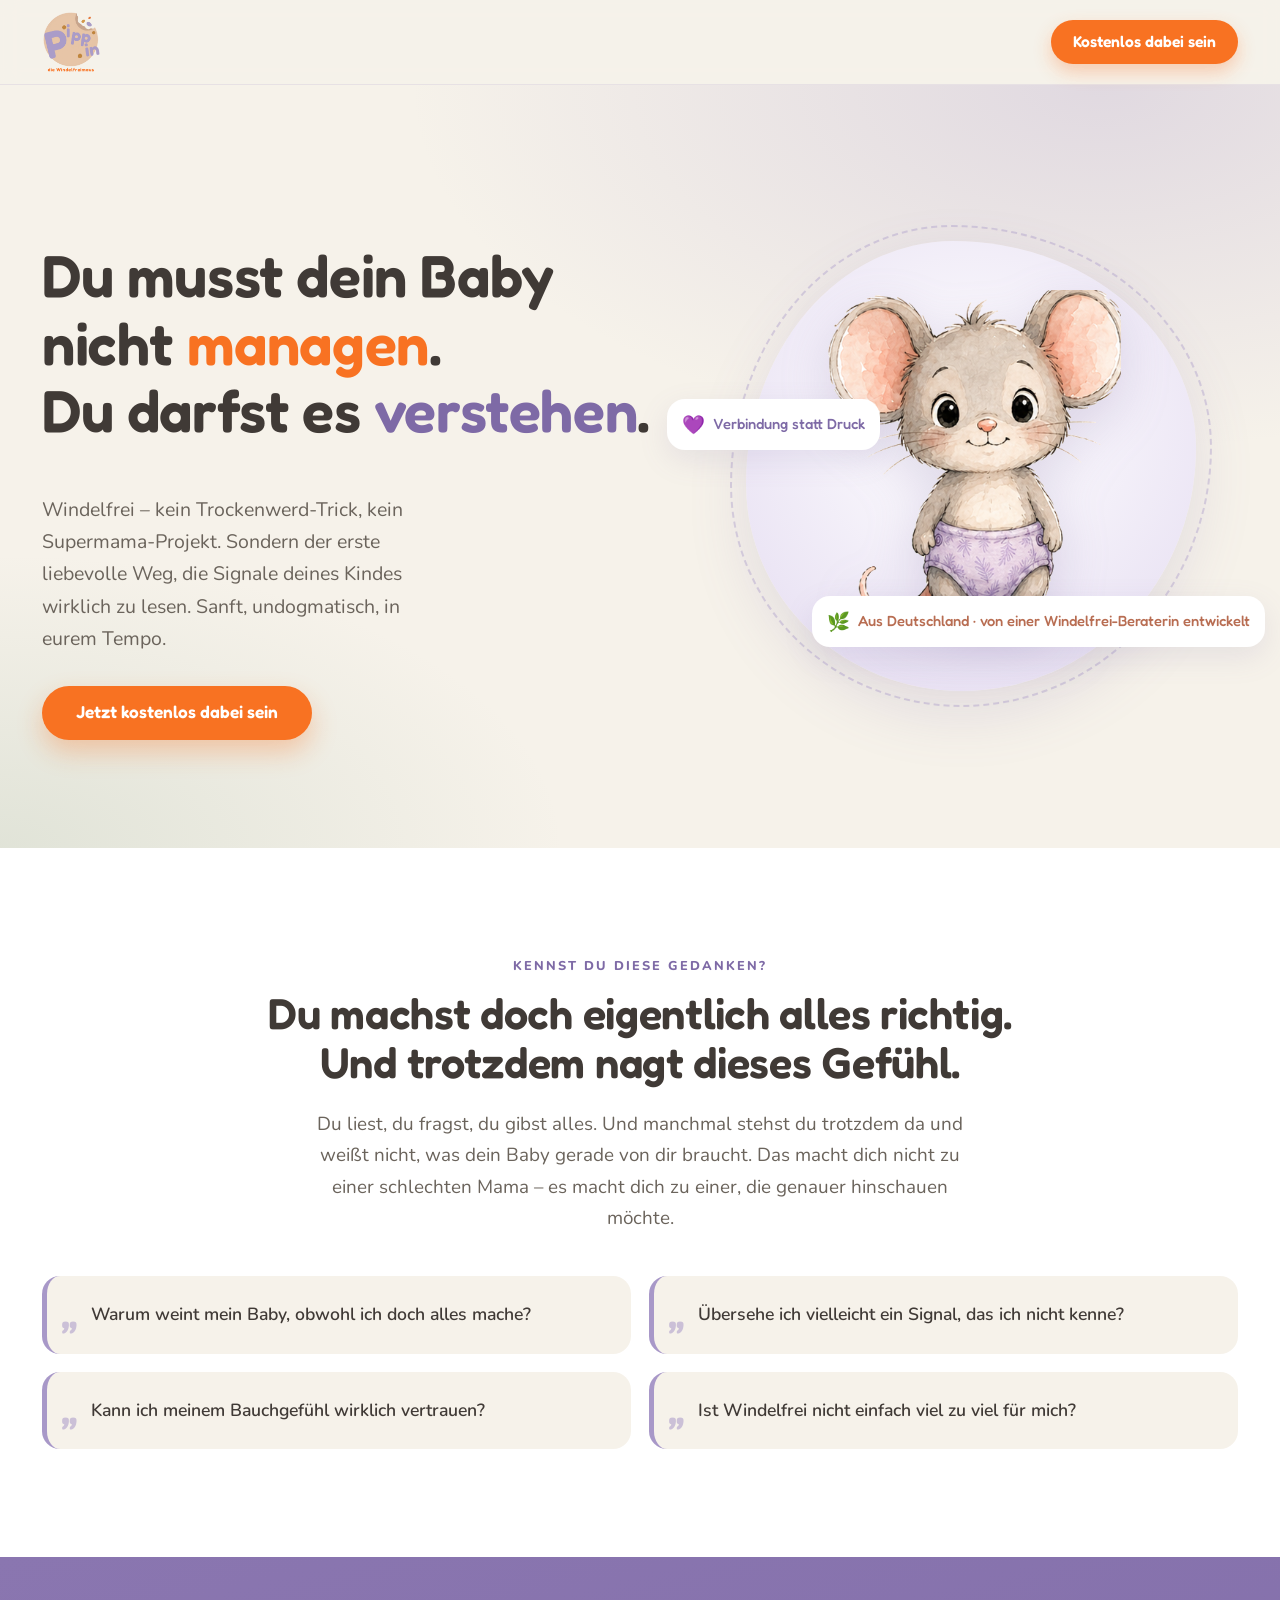
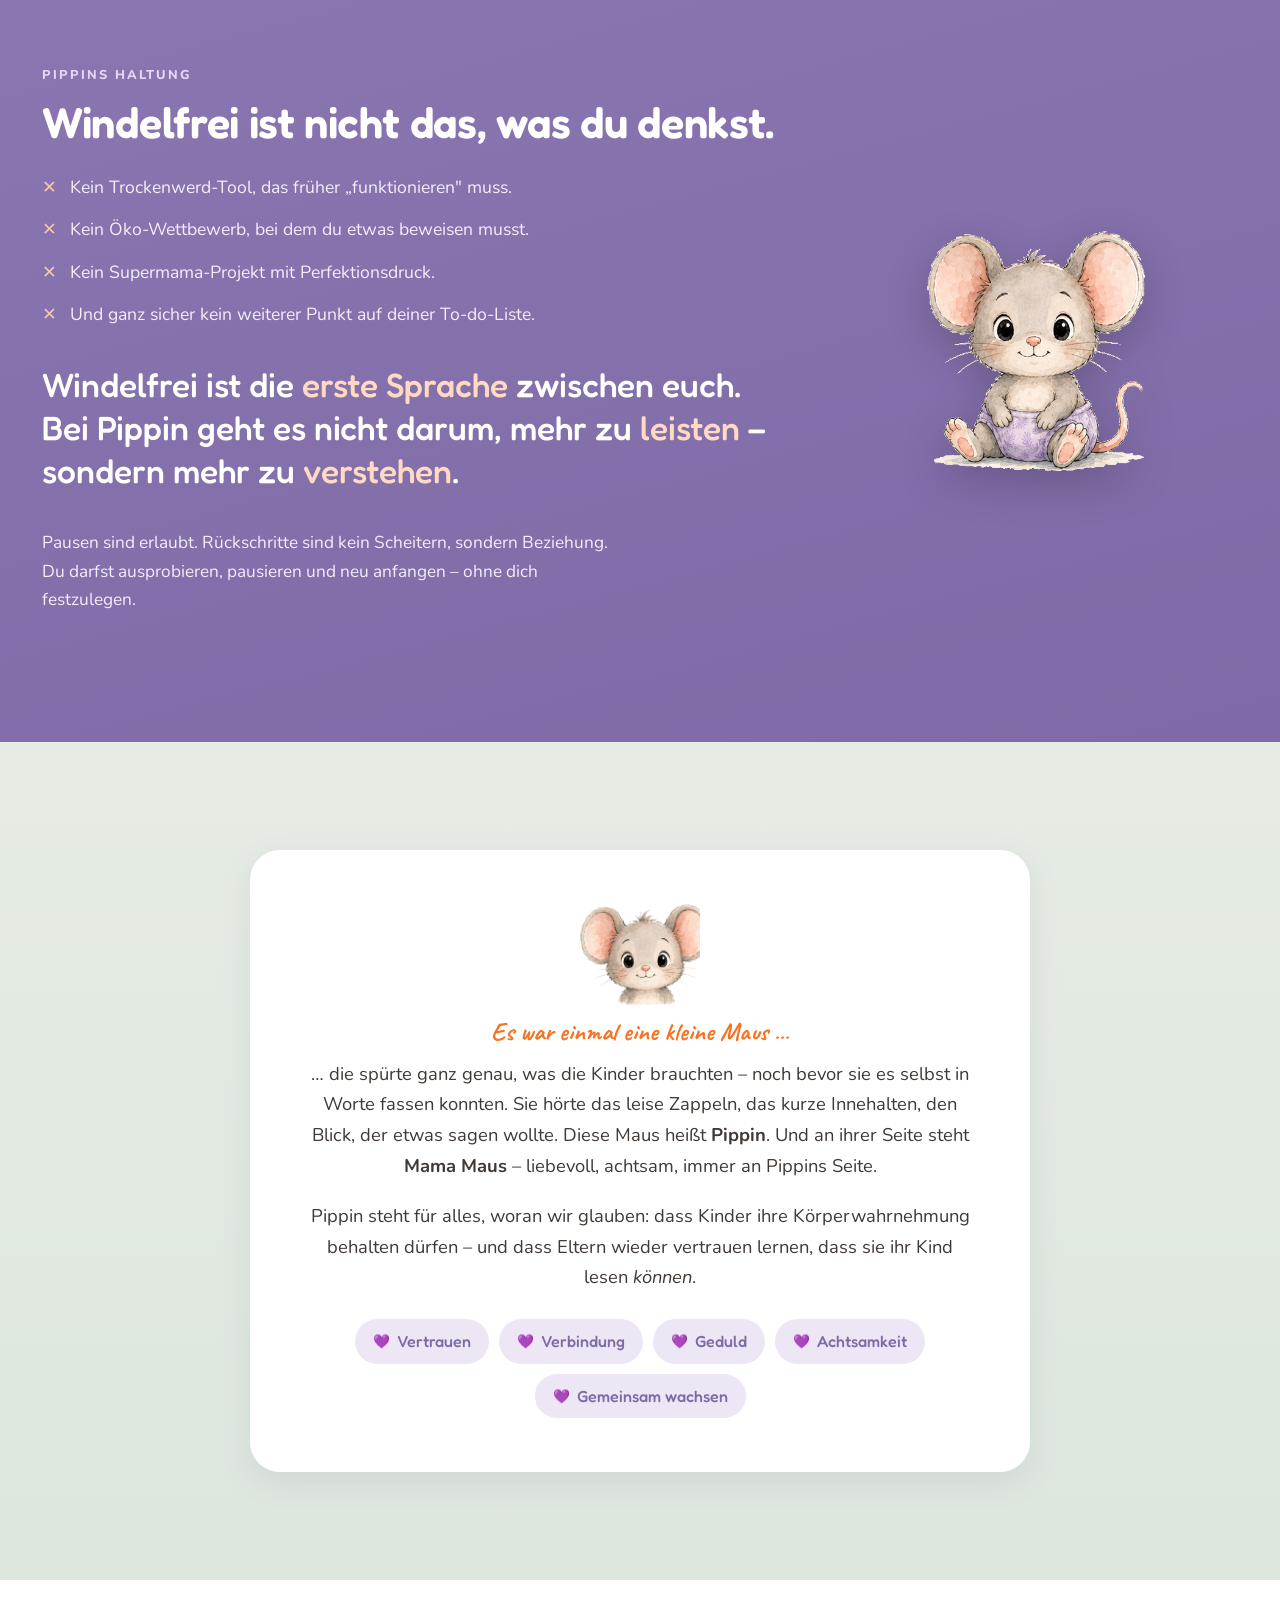
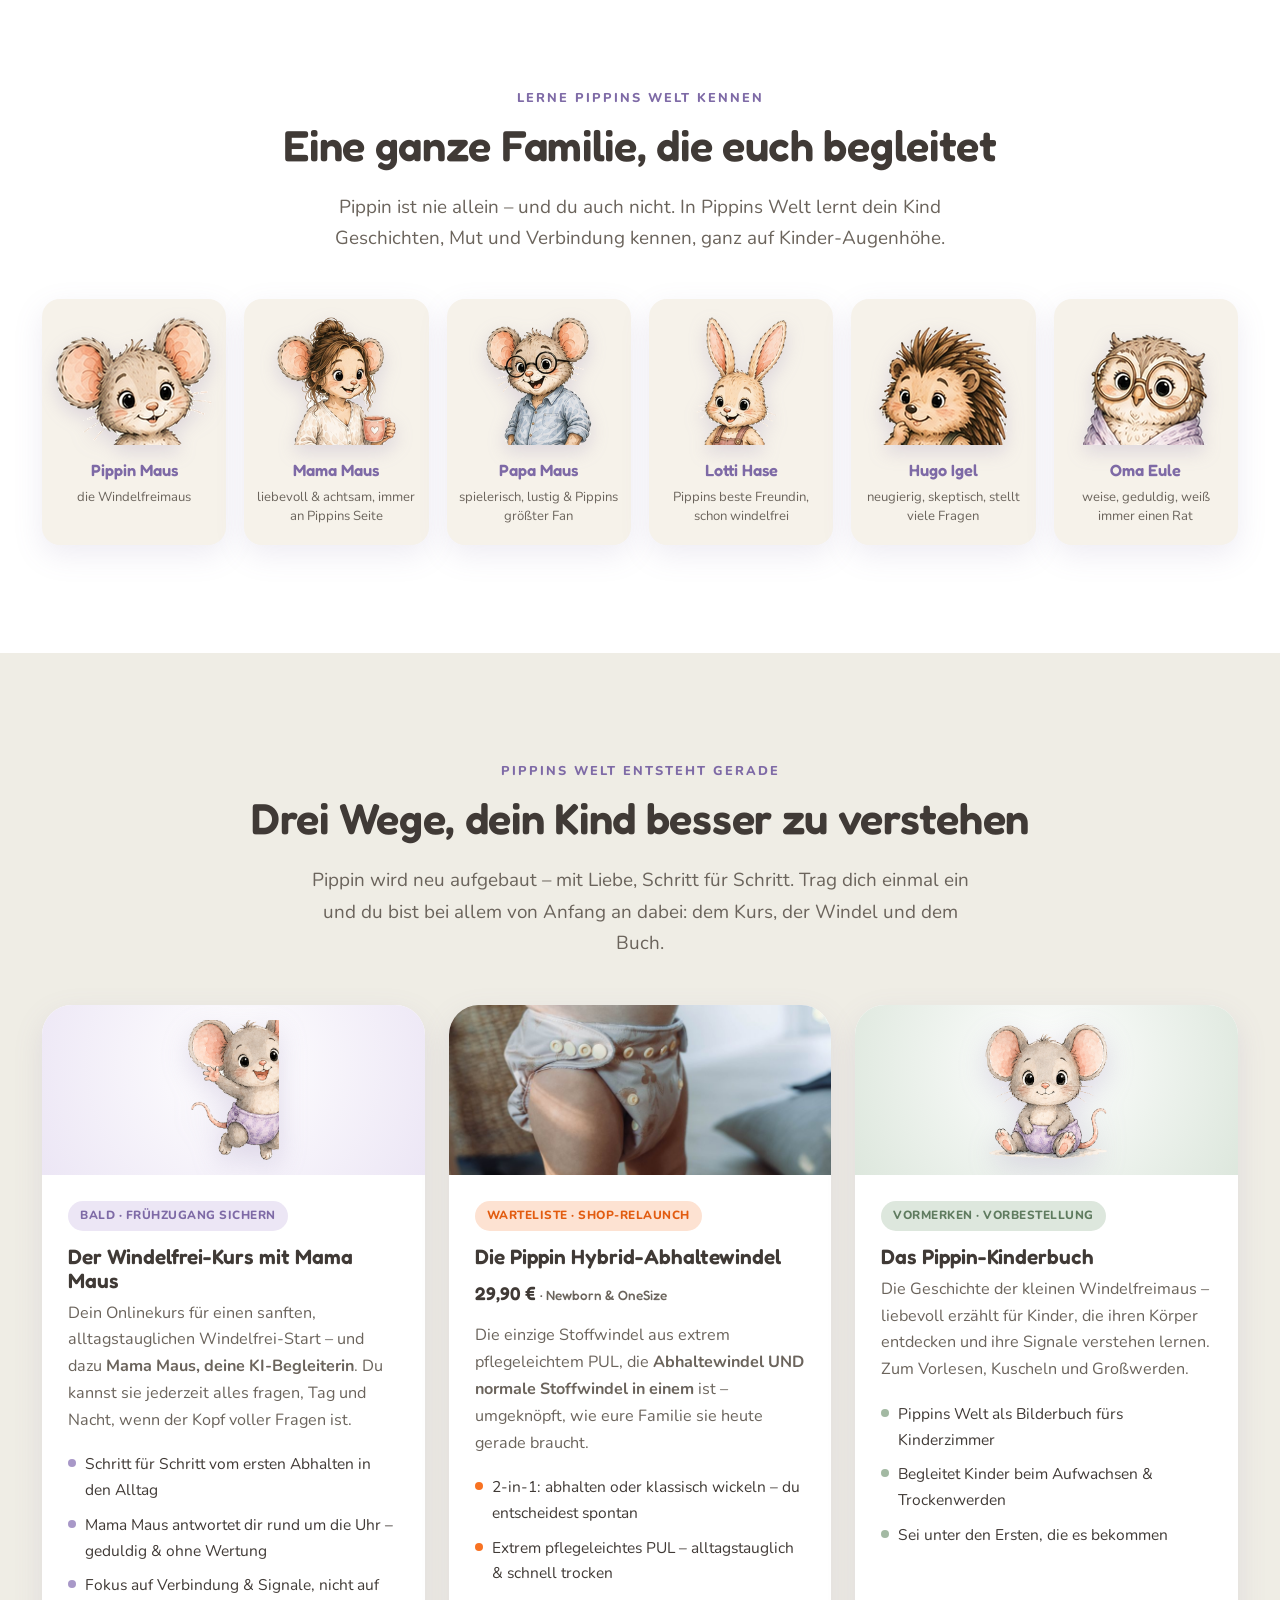
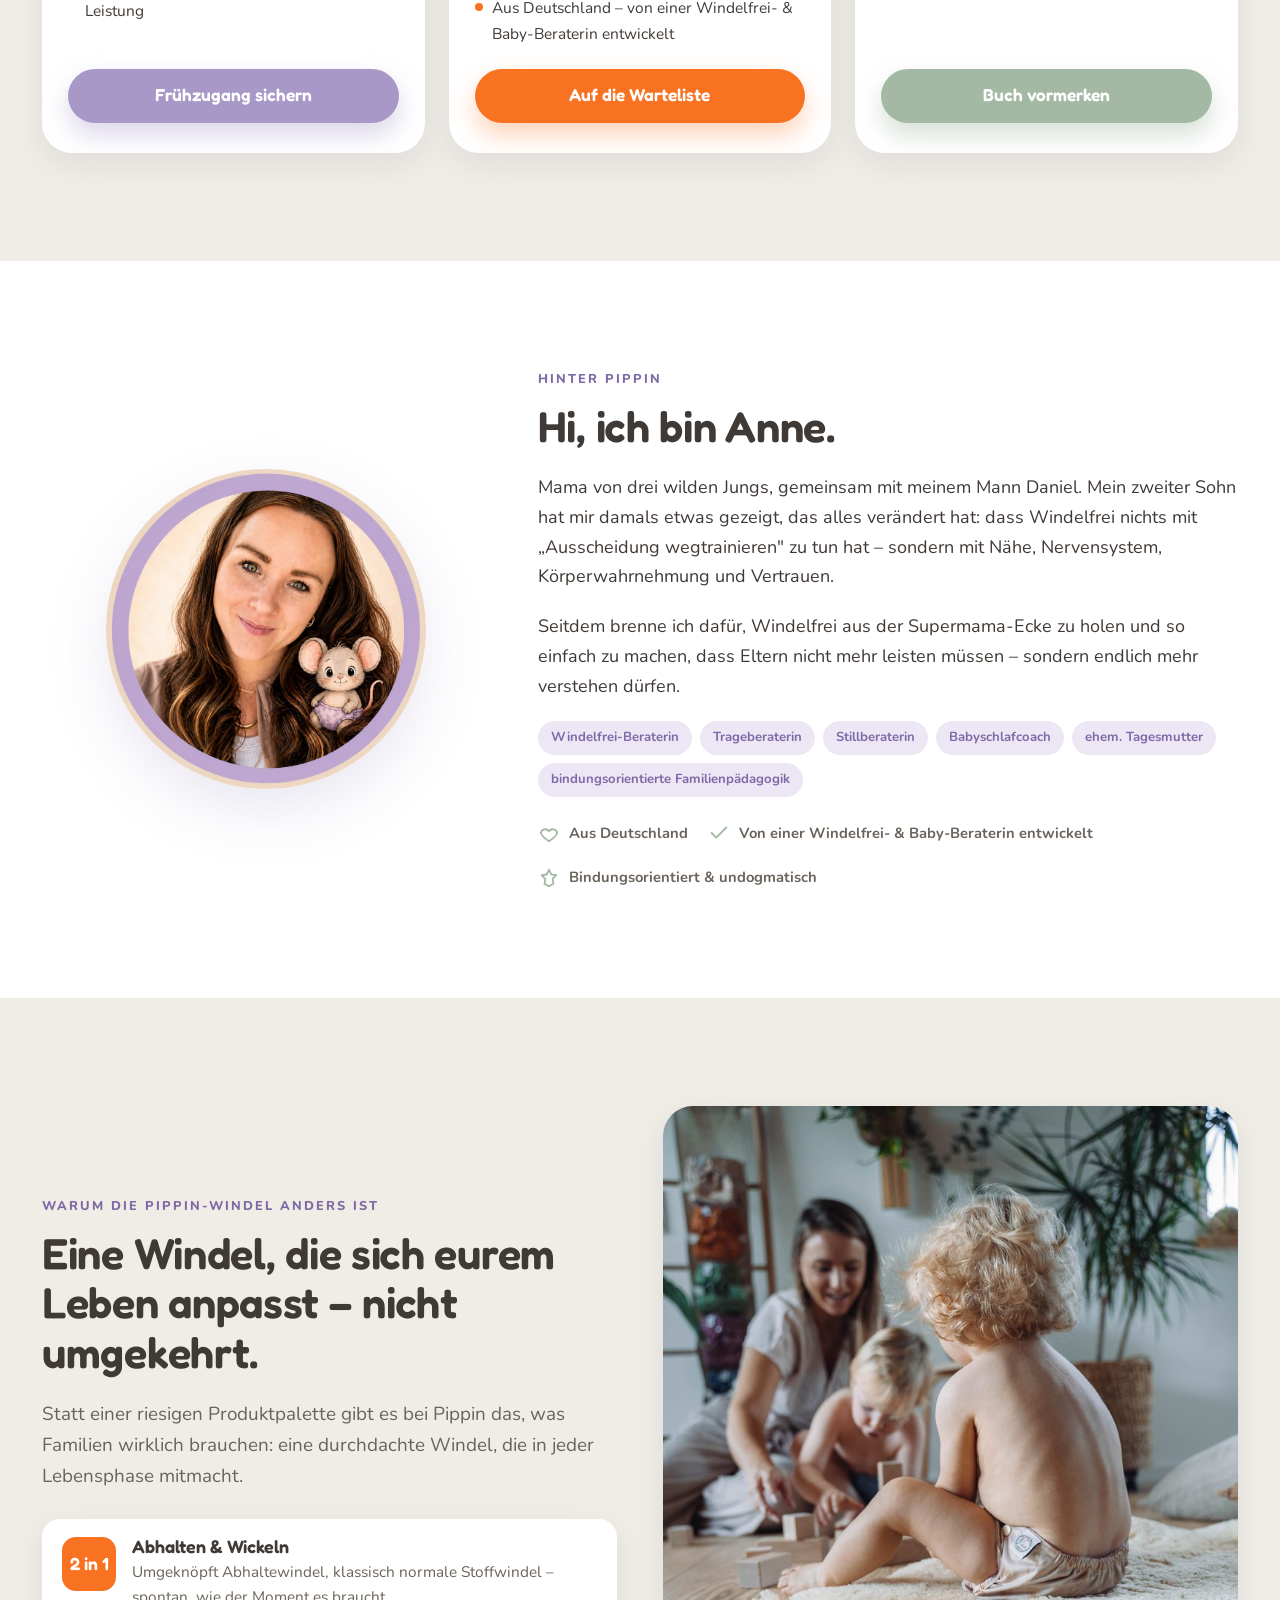
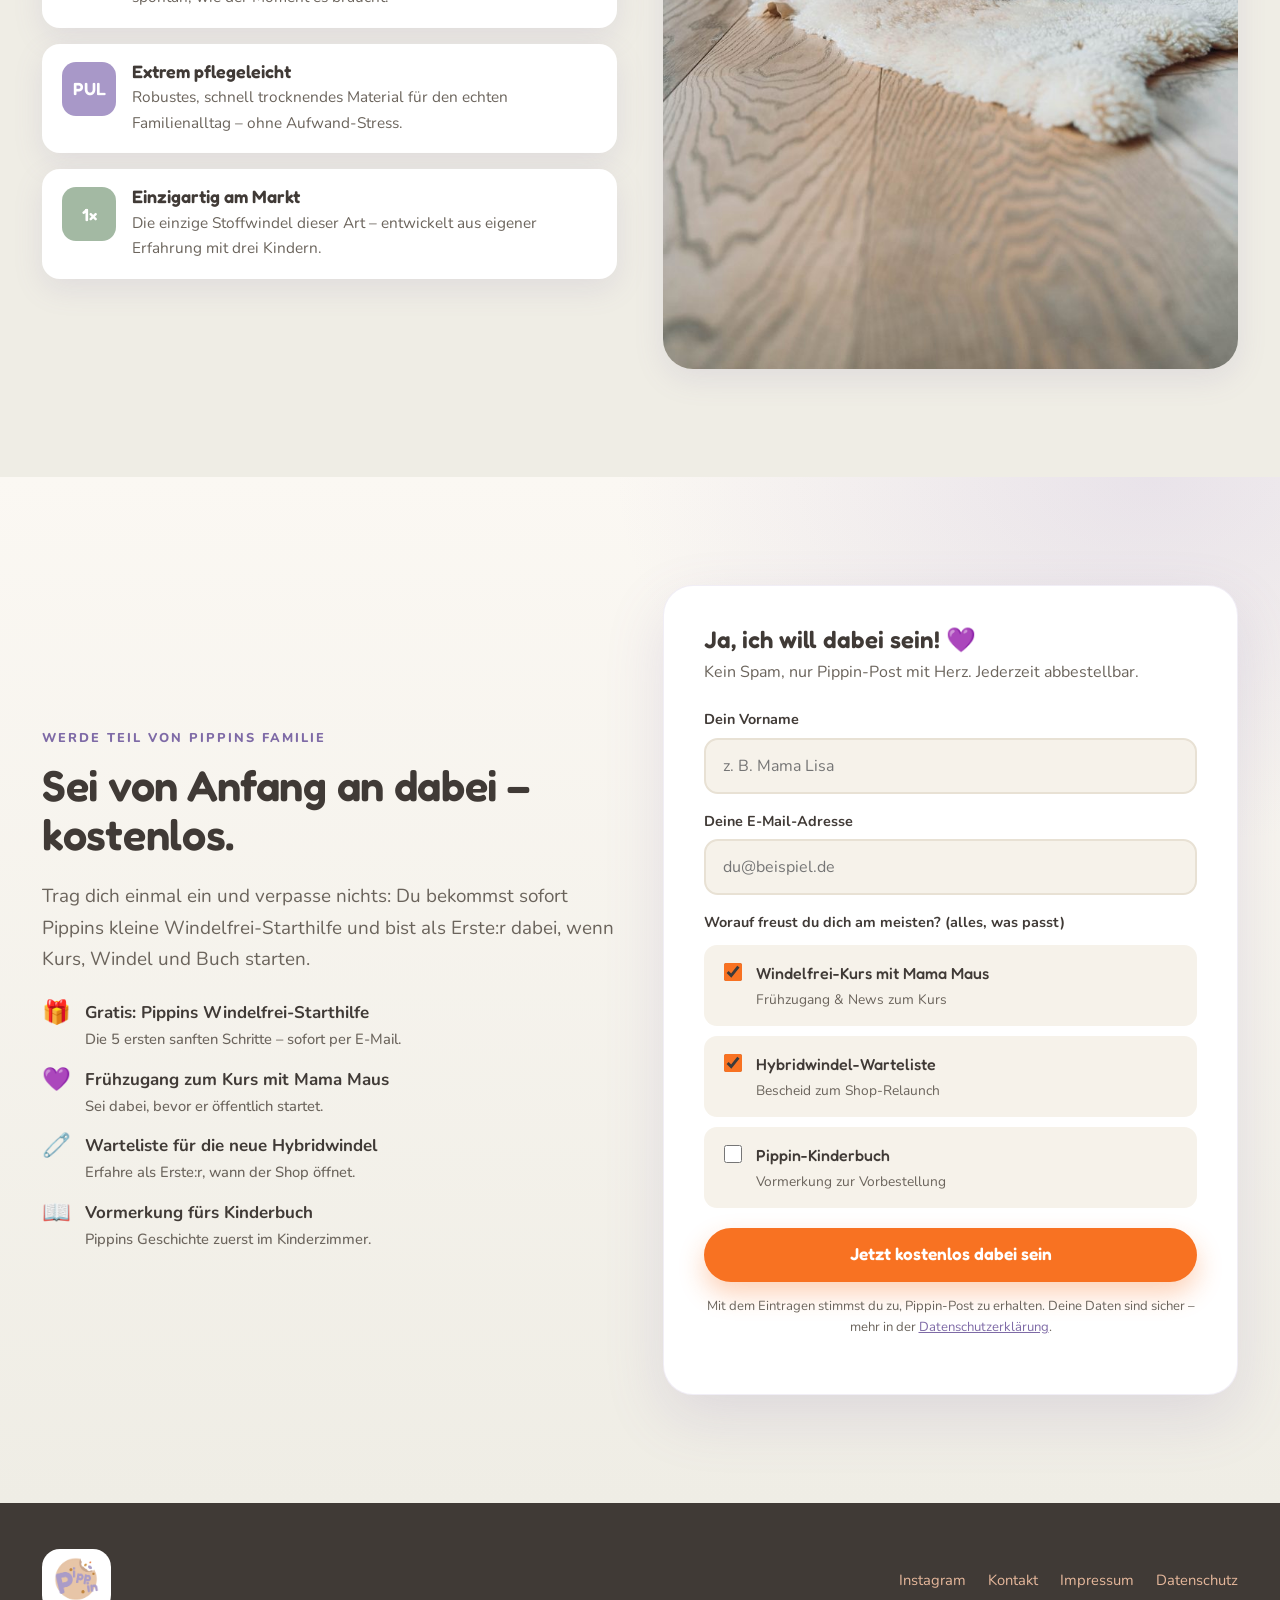
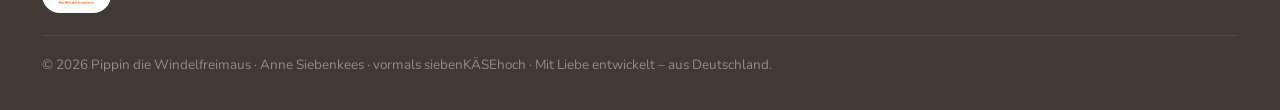
==== commit 4a4e7a55: "Update Pippin-Welt" ====
--- a/index.html
+++ b/index.html
@@ -120,7 +120,7 @@
     .hero p.lead{margin-left:auto;margin-right:auto;}
     .hero-cta,.bridge{justify-content:center;}
     .hero-art{order:-1;min-height:340px;}
-    .fb-1{left:2%;}.fb-2{right:2%;}
+    .fb-1{top:3%;left:1%;}.fb-2{bottom:2%;right:1%;}
   }
 
   /* ---------- Helpers ---------- */
@@ -385,7 +385,7 @@
       </div>
       <!-- Windel -->
       <div class="card c2 reveal">
-        <div class="card-top"><img class="photo" src="assets/foto-windeln.jpg" alt="Pippin Stoffwindeln" /></div>
+        <div class="card-top"><img class="photo" src="assets/windel-baby.jpg" alt="Baby trägt die Pippin Hybridwindel" style="object-position:center 45%;" /></div>
         <div class="card-body">
           <span class="tag">Warteliste · Shop-Relaunch</span>
           <h3>Die Pippin Hybrid-Abhaltewindel</h3>
